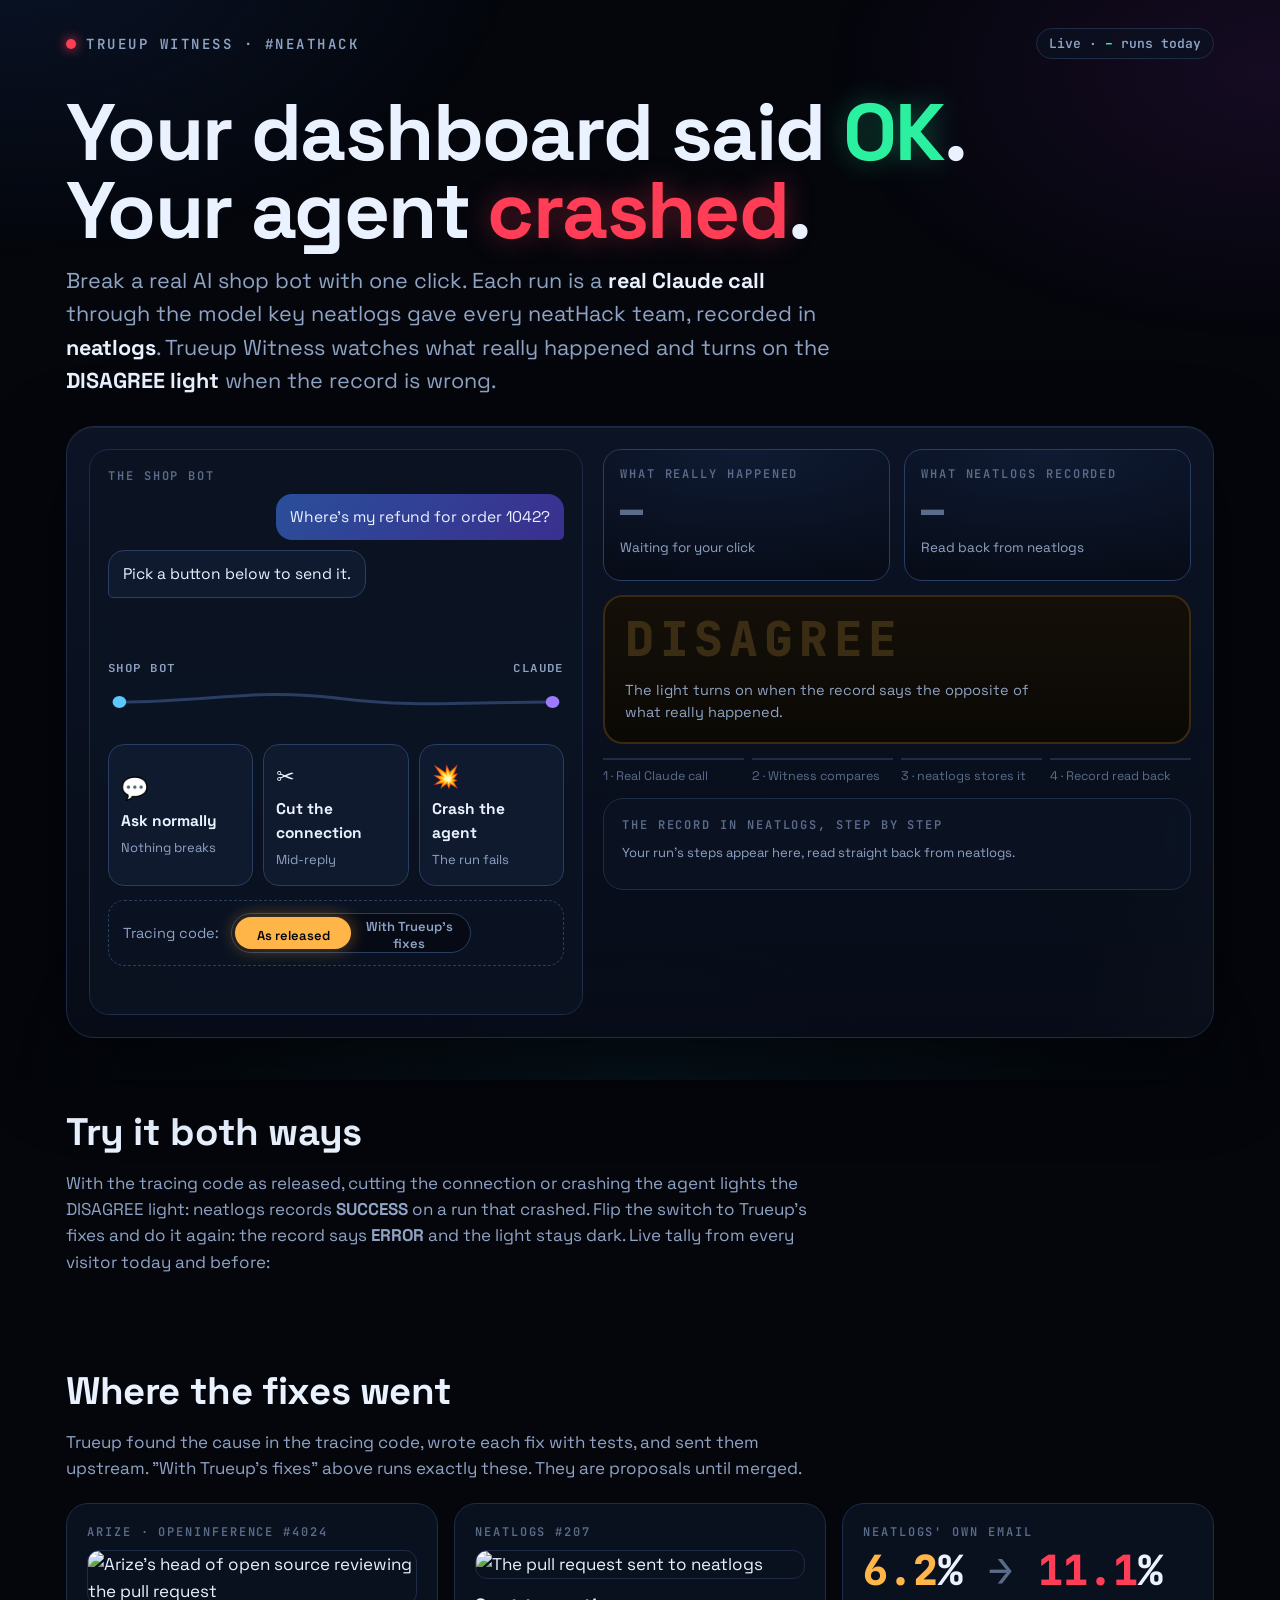
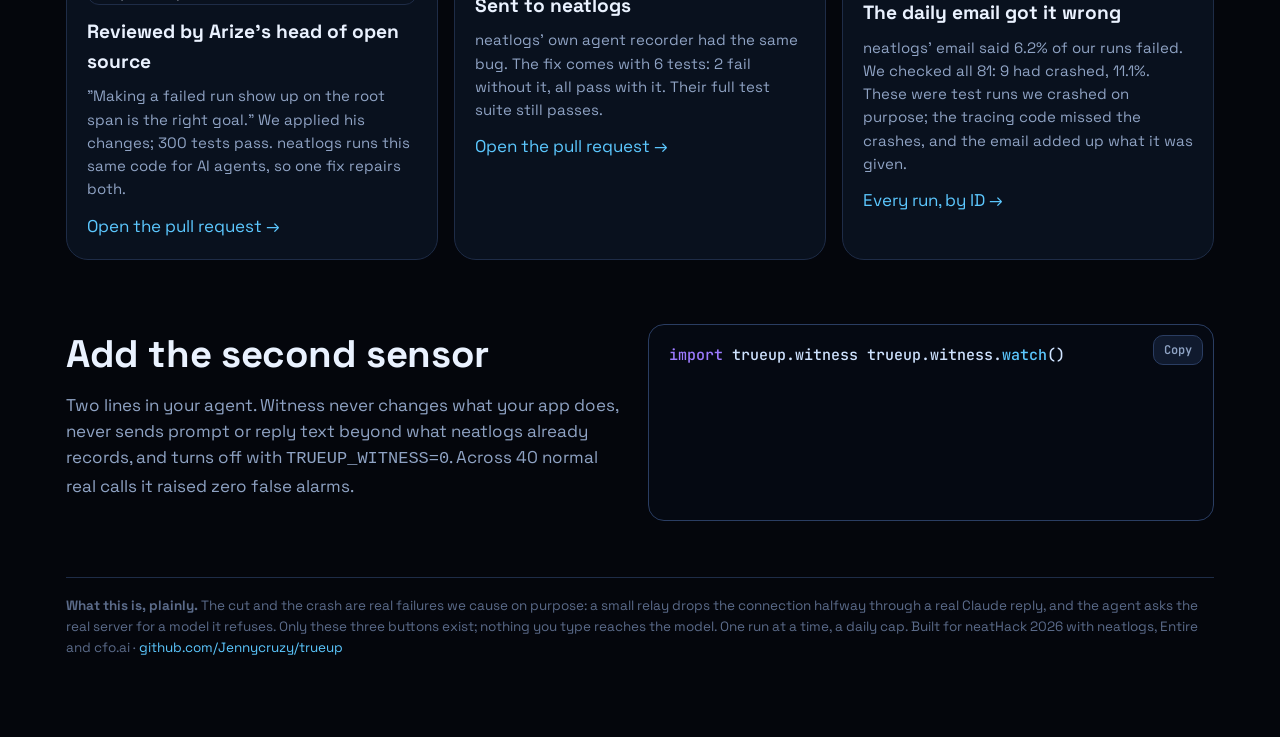
==== live/static/index.html @ e6283357 "Add the live demo app" ====
<!doctype html>
<html lang="en">
<head>
<meta charset="utf-8">
<meta name="viewport" content="width=device-width,initial-scale=1">
<title>Crash It Yourself · Trueup</title>
<meta name="description" content="Break a real AI agent with one click and watch whether the dashboard tells the truth.">
<link rel="preconnect" href="https://fonts.googleapis.com">
<link rel="preconnect" href="https://fonts.gstatic.com" crossorigin>
<link href="https://fonts.googleapis.com/css2?family=Space+Grotesk:wght@400;500;600;700&family=JetBrains+Mono:wght@400;600;800&display=swap" rel="stylesheet">
<style>
:root{
  --bg:#04060c;--bg2:#0a1020;--panel:#0c1424cc;--panel2:#101a2e;--line:#1e2c47;--line2:#2a3d62;
  --text:#eaf2ff;--muted:#8fa3c4;--dim:#5b6b8a;
  --amber:#ffb547;--red:#ff3d57;--red2:#ff6b7f;--green:#2bf0a0;--cyan:#5cc8ff;--violet:#9d7bff;
  --radius:20px;--mono:"JetBrains Mono",ui-monospace,Menlo,monospace;--sans:"Space Grotesk",system-ui,sans-serif;
}
*{box-sizing:border-box}
html{scroll-behavior:smooth}
body{margin:0;background:var(--bg);color:var(--text);font:17px/1.55 var(--sans);overflow-x:hidden;min-height:100vh}
body:before{content:"";position:fixed;inset:-20%;z-index:-2;
  background:radial-gradient(40% 35% at 15% 10%,#16305e55,transparent 70%),radial-gradient(35% 30% at 85% 20%,#3a165055,transparent 70%),radial-gradient(50% 40% at 50% 100%,#0d3a4a44,transparent 70%);
  animation:drift 24s ease-in-out infinite alternate}
body:after{content:"";position:fixed;inset:0;z-index:-1;pointer-events:none;opacity:.35;
  background-image:linear-gradient(#ffffff06 1px,transparent 1px),linear-gradient(90deg,#ffffff06 1px,transparent 1px);background-size:44px 44px;
  mask-image:radial-gradient(ellipse at 50% 30%,#000 30%,transparent 80%)}
@keyframes drift{to{transform:translate(3%,-2%) rotate(3deg) scale(1.05)}}
a{color:var(--cyan);text-decoration:none}a:hover{text-decoration:underline}
.wrap{max-width:1180px;margin:0 auto;padding:28px 16px 80px}
.top{display:flex;justify-content:space-between;align-items:center;gap:12px;flex-wrap:wrap}
.brand{display:flex;align-items:center;gap:10px;font:600 14px var(--mono);letter-spacing:.18em;color:var(--muted);text-transform:uppercase}
.brand i{width:10px;height:10px;border-radius:50%;background:var(--red);box-shadow:0 0 12px var(--red);animation:blink 2.4s infinite}
@keyframes blink{0%,60%,100%{opacity:1}70%,90%{opacity:.25}}
.live{font:600 13px var(--mono);color:var(--muted);border:1px solid var(--line);border-radius:999px;padding:6px 12px;background:#0b1222aa}
.live b{color:var(--green)}
h1{font-size:clamp(2.3rem,6.4vw,5rem);line-height:.98;letter-spacing:-.02em;margin:34px 0 14px;font-weight:700}
h1 .ok{color:var(--green);text-shadow:0 0 28px #2bf0a055}
h1 .bad{color:var(--red);text-shadow:0 0 28px #ff3d5766}
.lead{font-size:clamp(1.05rem,2.2vw,1.35rem);color:var(--muted);max-width:780px;margin:0 0 28px}
.lead b{color:var(--text)}

/* cockpit */
.cockpit{position:relative;border:1px solid var(--line);border-radius:28px;padding:22px;background:linear-gradient(180deg,#0c1528ee,#070c18ee);box-shadow:0 30px 80px #0008,inset 0 1px 0 #ffffff10;overflow:hidden}
.cockpit:before{content:"";position:absolute;inset:0;border-radius:28px;pointer-events:none;background:linear-gradient(115deg,transparent 40%,#ffffff07 50%,transparent 60%);background-size:250% 100%;animation:sheen 9s linear infinite}
@keyframes sheen{from{background-position:150% 0}to{background-position:-100% 0}}
.grid{display:grid;grid-template-columns:1.05fr 1.25fr;gap:20px}
@media(max-width:900px){.grid{grid-template-columns:1fr}}
.card{background:var(--panel);border:1px solid var(--line);border-radius:var(--radius);padding:18px;backdrop-filter:blur(8px)}
.label{font:600 12px var(--mono);letter-spacing:.16em;text-transform:uppercase;color:var(--dim);margin-bottom:10px}

/* chat */
.chat{display:flex;flex-direction:column;gap:10px;min-height:150px}
.bubble{max-width:88%;padding:11px 14px;border-radius:16px;font-size:15.5px;animation:pop .45s cubic-bezier(.2,1.4,.4,1) both}
.me{align-self:flex-end;background:linear-gradient(135deg,#2a4f9a,#3b2f8f);border-bottom-right-radius:5px}
.bot{align-self:flex-start;background:var(--panel2);border:1px solid var(--line2);border-bottom-left-radius:5px}
.bot.crash{border-color:var(--red);background:#2a0c16;color:#ffd3da}
.typing span{display:inline-block;width:7px;height:7px;margin:0 2px;border-radius:50%;background:var(--muted);animation:dots 1s infinite}
.typing span:nth-child(2){animation-delay:.15s}.typing span:nth-child(3){animation-delay:.3s}
@keyframes dots{0%,80%,100%{transform:translateY(0);opacity:.4}40%{transform:translateY(-5px);opacity:1}}
@keyframes pop{from{opacity:0;transform:translateY(10px) scale(.96)}to{opacity:1;transform:none}}

/* wire */
.wire{position:relative;height:74px;margin:14px 0 4px}
.wire svg{width:100%;height:100%;overflow:visible}
.node{font:600 11px var(--mono);fill:var(--muted);letter-spacing:.08em}
.cable{stroke:#2a3d62;stroke-width:3;fill:none;stroke-linecap:round}
.flow{stroke:url(#flowGrad);stroke-width:3;fill:none;stroke-dasharray:6 14;stroke-linecap:round;opacity:0;transition:opacity .3s}
.wire.on .flow{opacity:1;animation:flow .7s linear infinite}
@keyframes flow{to{stroke-dashoffset:-40}}
.spark{opacity:0}
.wire.cut .flow{opacity:0}
.wire.cut .cableR{transform:translate(8px,10px) rotate(6deg);transform-origin:60% 50%;transition:transform .5s cubic-bezier(.3,1.6,.5,1)}
.wire.cut .cableL{transform:translate(-6px,8px) rotate(-5deg);transform-origin:40% 50%;transition:transform .5s cubic-bezier(.3,1.6,.5,1)}
.wire.cut .spark{opacity:1;animation:spark .6s ease-out 2}
@keyframes spark{0%{transform:scale(.2);opacity:1}100%{transform:scale(2.2);opacity:0}}

/* controls */
.btns{display:grid;grid-template-columns:repeat(3,1fr);gap:10px;margin-top:12px}
@media(max-width:560px){.btns{grid-template-columns:1fr}}
button{font:inherit;cursor:pointer;border:0;color:inherit}
.go{position:relative;padding:14px 12px;border-radius:16px;background:var(--panel2);border:1px solid var(--line2);text-align:left;transition:transform .15s,border-color .2s,box-shadow .2s;overflow:hidden}
.go b{display:block;font-size:15.5px}.go small{color:var(--muted);font-size:13px}
.go .ic{font-size:22px;display:block;margin-bottom:4px}
.go:hover:not(:disabled){transform:translateY(-2px);border-color:var(--cyan);box-shadow:0 10px 30px #5cc8ff22}
.go.danger:hover:not(:disabled){border-color:var(--red);box-shadow:0 10px 30px #ff3d5733}
.go:active:not(:disabled){transform:translateY(1px) scale(.99)}
.go:disabled{opacity:.45;cursor:not-allowed}
.go.running:after{content:"";position:absolute;left:0;bottom:0;height:3px;width:100%;background:linear-gradient(90deg,transparent,var(--cyan),transparent);animation:scan 1.1s linear infinite}
@keyframes scan{from{transform:translateX(-100%)}to{transform:translateX(100%)}}
.switch{display:flex;align-items:center;gap:12px;margin-top:14px;padding:12px 14px;border:1px dashed var(--line2);border-radius:16px;flex-wrap:wrap}
.switch .t{font-size:14.5px;color:var(--muted)}
.toggle{position:relative;width:240px;height:40px;border-radius:999px;background:#060a14;border:1px solid var(--line2);display:grid;grid-template-columns:1fr 1fr;padding:3px}
.toggle button{position:relative;z-index:1;font:600 13px var(--sans);border-radius:999px;background:transparent;color:var(--muted);transition:color .25s}
.toggle button.sel{color:#04060c}
.toggle .knob{position:absolute;top:3px;bottom:3px;left:3px;width:calc(50% - 3px);border-radius:999px;background:var(--amber);box-shadow:0 0 18px #ffb54766;transition:transform .45s cubic-bezier(.3,1.5,.5,1),background .3s}
.toggle.fixed .knob{transform:translateX(100%);background:var(--green);box-shadow:0 0 18px #2bf0a066}

/* readouts */
.readouts{display:grid;grid-template-columns:1fr 1fr;gap:14px}
@media(max-width:560px){.readouts{grid-template-columns:1fr}}
.ro{position:relative;border-radius:18px;padding:16px;background:radial-gradient(120% 100% at 50% 0%,#0f1b33,#070c18);border:1px solid var(--line2);min-height:132px;overflow:hidden}
.ro .val{font:800 clamp(1.7rem,4vw,2.4rem)/1.05 var(--mono);letter-spacing:.02em;margin-top:6px;transition:color .3s}
.ro .sub{font-size:13.5px;color:var(--muted);margin-top:6px}
.ro.idle .val{color:var(--dim)}
.ro.ok .val{color:var(--green);text-shadow:0 0 20px #2bf0a055}
.ro.bad .val{color:var(--red);text-shadow:0 0 22px #ff3d5766}
.ro.wait .val{color:var(--cyan)}
.ro.wait:after{content:"";position:absolute;left:0;right:0;height:40%;top:-40%;background:linear-gradient(transparent,#5cc8ff18,transparent);animation:sweep 1.4s linear infinite}
@keyframes sweep{to{top:110%}}
.flip{animation:flip .5s cubic-bezier(.2,1.3,.4,1)}
@keyframes flip{from{transform:rotateX(70deg);opacity:0}to{transform:none;opacity:1}}

/* annunciator */
.annun{margin-top:14px;border-radius:20px;padding:18px 20px;display:flex;align-items:center;justify-content:space-between;gap:16px;border:2px solid #3a2a12;background:linear-gradient(180deg,#140f08,#0b0905);transition:all .35s;flex-wrap:wrap}
.annun .lamp{font:800 clamp(1.6rem,5vw,3rem)/1 var(--mono);letter-spacing:.12em;color:#3b2c14;transition:color .3s,text-shadow .3s}
.annun .why{font-size:14.5px;color:var(--muted);max-width:430px}
.annun.on{border-color:var(--red);background:linear-gradient(180deg,#3a0a14,#1c0610);box-shadow:0 0 60px #ff3d5755,inset 0 0 40px #ff3d5733;animation:alarm 1s steps(2,end) infinite}
.annun.on .lamp{color:#ffe1e6;text-shadow:0 0 18px var(--red),0 0 40px var(--red)}
.annun.on .why{color:#ffd3da}
@keyframes alarm{50%{box-shadow:0 0 20px #ff3d5722,inset 0 0 10px #ff3d5711;border-color:#7a1828}}
.annun.agree{border-color:#1d6b52;background:linear-gradient(180deg,#07211a,#05130f)}
.annun.agree .lamp{color:var(--green);text-shadow:0 0 18px #2bf0a088}
.annun.agree .why{color:#bff7e2}

/* steps */
.steps{display:grid;grid-template-columns:repeat(4,1fr);gap:8px;margin:14px 0 4px}
@media(max-width:560px){.steps{grid-template-columns:1fr 1fr}}
.st{font-size:12.5px;color:var(--dim);border-top:2px solid var(--line);padding-top:7px;transition:all .3s}
.st.act{color:var(--cyan);border-color:var(--cyan)}
.st.done{color:var(--text);border-color:var(--green)}
.record{margin-top:12px}
.rec{display:flex;justify-content:space-between;align-items:center;gap:10px;padding:9px 12px;border-radius:12px;background:#0a1222;border:1px solid var(--line);margin:6px 0;font:500 13.5px var(--mono);animation:pop .4s both}
.chip{font:700 11.5px var(--mono);padding:3px 9px;border-radius:999px;letter-spacing:.06em}
.chip.SUCCESS{background:#0f3b2c;color:var(--green)}.chip.ERROR{background:#3b0f19;color:var(--red2)}.chip.UNSET{background:#2a2a35;color:var(--muted)}
.rec.disagree{border-color:var(--red);background:#2a0c16;box-shadow:0 0 22px #ff3d5733}
.msg{margin-top:10px;font-size:14px;color:var(--amber);min-height:20px}
.note{font-size:13px;color:var(--muted);margin-top:8px}

/* below */
h2{font-size:clamp(1.6rem,3.6vw,2.4rem);margin:64px 0 8px;letter-spacing:-.01em}
.sec{color:var(--muted);max-width:760px;margin:0 0 22px}
.cards{display:grid;grid-template-columns:repeat(3,1fr);gap:16px}
@media(max-width:900px){.cards{grid-template-columns:1fr}}
.proof{position:relative;border-radius:22px;padding:20px;background:var(--panel);border:1px solid var(--line);transition:transform .25s,border-color .25s;overflow:hidden}
.proof:hover{transform:translateY(-4px);border-color:var(--line2)}
.proof h3{margin:6px 0 8px;font-size:1.2rem}
.proof p{color:var(--muted);font-size:15px;margin:0 0 12px}
.proof img{width:100%;border-radius:12px;border:1px solid var(--line);display:block;margin-bottom:12px}
.big{font:800 2.6rem/1 var(--mono)}
.big .r{color:var(--red)}.big .g{color:var(--amber)}
.code{position:relative;background:#050912;border:1px solid var(--line2);border-radius:16px;padding:18px 20px;font:500 15px/1.7 var(--mono);color:#cfe3ff;overflow:auto}
.code .k{color:var(--violet)}.code .f{color:var(--cyan)}
.copy{position:absolute;top:10px;right:10px;font:600 12px var(--mono);padding:6px 10px;border-radius:10px;background:var(--panel2);border:1px solid var(--line2);color:var(--muted)}
.two{display:grid;grid-template-columns:1fr 1fr;gap:16px}@media(max-width:900px){.two{grid-template-columns:1fr}}
.foot{margin-top:56px;color:var(--dim);font-size:13.5px;border-top:1px solid var(--line);padding-top:18px}
.reveal{opacity:0;transform:translateY(24px);transition:opacity .8s,transform .8s cubic-bezier(.2,.8,.2,1)}
.reveal.in{opacity:1;transform:none}
@media (prefers-reduced-motion:reduce){*,*:before,*:after{animation:none!important;transition:none!important}.reveal{opacity:1;transform:none}}
</style>
</head>
<body>
<div class="wrap">
  <div class="top">
    <div class="brand"><i></i>Trueup Witness · #neatHack</div>
    <div class="live" id="live">Live · <b id="today">–</b> runs today</div>
  </div>

  <h1>Your dashboard said <span class="ok">OK</span>.<br>Your agent <span class="bad">crashed</span>.</h1>
  <p class="lead">Break a real AI shop bot with one click. Each run is a <b>real Claude call</b> through the model key neatlogs gave every neatHack team, recorded in <b>neatlogs</b>. Trueup Witness watches what really happened and turns on the <b>DISAGREE light</b> when the record is wrong.</p>

  <section class="cockpit" id="cockpit">
    <div class="grid">
      <div>
        <div class="card">
          <div class="label">The shop bot</div>
          <div class="chat" id="chat">
            <div class="bubble me">Where's my refund for order 1042?</div>
            <div class="bubble bot" id="botMsg">Pick a button below to send it.</div>
          </div>
          <div class="wire" id="wire" aria-hidden="true">
            <svg viewBox="0 0 400 74" preserveAspectRatio="none">
              <defs><linearGradient id="flowGrad" x1="0" x2="1"><stop offset="0" stop-color="#5cc8ff"/><stop offset="1" stop-color="#9d7bff"/></linearGradient></defs>
              <text class="node" x="0" y="14">SHOP BOT</text><text class="node" x="400" y="14" text-anchor="end">CLAUDE</text>
              <g class="cableL"><path class="cable" d="M10 44 C 90 44, 130 30, 200 40"/></g>
              <g class="cableR"><path class="cable" d="M200 40 C 270 50, 310 44, 390 44"/></g>
              <path class="flow" d="M10 44 C 90 44, 130 30, 200 40 C 270 50, 310 44, 390 44"/>
              <circle cx="10" cy="44" r="6" fill="#5cc8ff"/><circle cx="390" cy="44" r="6" fill="#9d7bff"/>
              <g class="spark" style="transform-origin:200px 40px"><circle cx="200" cy="40" r="10" fill="none" stroke="#ffb547" stroke-width="2"/><circle cx="200" cy="40" r="4" fill="#ffb547"/></g>
            </svg>
          </div>
          <div class="btns">
            <button class="go" data-break="normal"><span class="ic">💬</span><b>Ask normally</b><small>Nothing breaks</small></button>
            <button class="go danger" data-break="cut"><span class="ic">✂️</span><b>Cut the connection</b><small>Mid-reply</small></button>
            <button class="go danger" data-break="agent"><span class="ic">💥</span><b>Crash the agent</b><small>The run fails</small></button>
          </div>
          <div class="switch">
            <span class="t">Tracing code:</span>
            <div class="toggle" id="toggle" role="radiogroup" aria-label="Tracing code version">
              <div class="knob"></div>
              <button class="sel" data-mode="released" role="radio" aria-checked="true">As released</button>
              <button data-mode="fixed" role="radio" aria-checked="false">With Trueup's fixes</button>
            </div>
          </div>
          <div class="msg" id="msg"></div>
        </div>
      </div>

      <div>
        <div class="readouts">
          <div class="ro idle" id="roReal"><div class="label">What really happened</div><div class="val" id="realVal">—</div><div class="sub" id="realSub">Waiting for your click</div></div>
          <div class="ro idle" id="roRec"><div class="label">What neatlogs recorded</div><div class="val" id="recVal">—</div><div class="sub" id="recSub">Read back from neatlogs</div></div>
        </div>
        <div class="annun" id="annun">
          <div class="lamp" id="lamp">DISAGREE</div>
          <div class="why" id="why">The light turns on when the record says the opposite of what really happened.</div>
        </div>
        <div class="steps" id="steps">
          <div class="st" data-s="calling">1 · Real Claude call</div>
          <div class="st" data-s="witness">2 · Witness compares</div>
          <div class="st" data-s="reading">3 · neatlogs stores it</div>
          <div class="st" data-s="done">4 · Record read back</div>
        </div>
        <div class="card record" id="recCard">
          <div class="label">The record in neatlogs, step by step</div>
          <div id="recList"><div class="note">Your run's steps appear here, read straight back from neatlogs.</div></div>
          <div class="note" id="recLink"></div>
        </div>
      </div>
    </div>
  </section>

  <section class="reveal">
    <h2>Try it both ways</h2>
    <p class="sec">With the tracing code as released, cutting the connection or crashing the agent lights the DISAGREE light: neatlogs records <b>SUCCESS</b> on a run that crashed. Flip the switch to Trueup's fixes and do it again: the record says <b>ERROR</b> and the light stays dark. Live tally from every visitor today and before:</p>
    <div class="cards" id="tally"></div>
  </section>

  <section class="reveal">
    <h2>Where the fixes went</h2>
    <p class="sec">Trueup found the cause in the tracing code, wrote each fix with tests, and sent them upstream. "With Trueup's fixes" above runs exactly these. They are proposals until merged.</p>
    <div class="cards">
      <div class="proof"><div class="label">Arize · OpenInference #4024</div><img src="/x/1-arize-review.png" alt="Arize's head of open source reviewing the pull request" loading="lazy"><h3>Reviewed by Arize's head of open source</h3><p>"Making a failed run show up on the root span is the right goal." We applied his changes; 300 tests pass. neatlogs runs this same code for AI agents, so one fix repairs both.</p><a href="https://github.com/Arize-ai/openinference/pull/4024" target="_blank" rel="noopener">Open the pull request →</a></div>
      <div class="proof"><div class="label">neatlogs #207</div><img src="/x/3-neatlogs-pr.png" alt="The pull request sent to neatlogs" loading="lazy"><h3>Sent to neatlogs</h3><p>neatlogs' own agent recorder had the same bug. The fix comes with 6 tests: 2 fail without it, all pass with it. Their full test suite still passes.</p><a href="https://github.com/neatlogs/neatlogs/pull/207" target="_blank" rel="noopener">Open the pull request →</a></div>
      <div class="proof"><div class="label">neatlogs' own email</div><div class="big"><span class="g" id="c1">0.0</span>% <span style="color:var(--dim)">→</span> <span class="r" id="c2">0.0</span>%</div><h3>The daily email got it wrong</h3><p>neatlogs' email said 6.2% of our runs failed. We checked all 81: 9 had crashed, 11.1%. These were test runs we crashed on purpose; the tracing code missed the crashes, and the email added up what it was given.</p><a href="https://github.com/Jennycruzy/trueup/blob/main/docs/neatlogs-email.md" target="_blank" rel="noopener">Every run, by ID →</a></div>
    </div>
  </section>

  <section class="reveal two" style="margin-top:64px">
    <div>
      <h2 style="margin-top:0">Add the second sensor</h2>
      <p class="sec">Two lines in your agent. Witness never changes what your app does, never sends prompt or reply text beyond what neatlogs already records, and turns off with <code>TRUEUP_WITNESS=0</code>. Across 40 normal real calls it raised zero false alarms.</p>
    </div>
    <div class="code" id="code"><button class="copy" id="copy">Copy</button><span class="k">import</span> trueup.witness
trueup.witness.<span class="f">watch</span>()</div>
  </section>

  <div class="foot reveal">
    <b>What this is, plainly.</b> The cut and the crash are real failures we cause on purpose: a small relay drops the connection halfway through a real Claude reply, and the agent asks the real server for a model it refuses. Only these three buttons exist; nothing you type reaches the model. One run at a time, a daily cap. Built for neatHack 2026 with neatlogs, Entire and cfo.ai · <a href="https://github.com/Jennycruzy/trueup">github.com/Jennycruzy/trueup</a>
  </div>
</div>

<script>
const $=s=>document.querySelector(s), $$=s=>[...document.querySelectorAll(s)];
let mode="released", busy=false;
const label={normal:"Ask normally",cut:"Cut the connection",agent:"Crash the agent"};

$$("#toggle button").forEach(b=>b.onclick=()=>{ if(busy)return; mode=b.dataset.mode;
  $$("#toggle button").forEach(x=>{x.classList.toggle("sel",x===b);x.setAttribute("aria-checked",x===b)});
  $("#toggle").classList.toggle("fixed",mode==="fixed"); });

function setRO(id,cls,val,sub){const el=$(id);el.className="ro "+cls;const v=el.querySelector(".val");v.textContent=val;v.classList.remove("flip");void v.offsetWidth;v.classList.add("flip");if(sub!==undefined)el.querySelector(".sub").textContent=sub;}
function step(s){const order=["calling","witness","reading","done"];const i=order.indexOf(s);$$("#steps .st").forEach((e,j)=>{e.className="st"+(j<i?" done":j===i?" act":"")});if(s==="done")$$("#steps .st").forEach(e=>e.className="st done");}
function annun(state,why){const a=$("#annun");a.className="annun"+(state==="on"?" on":state==="agree"?" agree":"");$("#lamp").textContent=state==="agree"?"AGREE":"DISAGREE";$("#why").textContent=why;}
function bot(html,crash){const m=$("#botMsg");m.className="bubble bot"+(crash?" crash":"");m.innerHTML=html;m.style.animation="none";void m.offsetWidth;m.style.animation="";}
const wire=$("#wire");

$$(".go").forEach(b=>b.onclick=()=>run(b.dataset.break,b));

async function run(brk,btn){
  if(busy)return; busy=true; $("#msg").textContent="";
  $$(".go").forEach(x=>x.disabled=true); btn.classList.add("running");
  setRO("#roReal","wait","…","Asking Claude through neatlogs' model key");
  setRO("#roRec","wait","…","Waiting for neatlogs");
  annun("off","Watching the wire…"); step("calling");
  $("#recList").innerHTML='<div class="note">Waiting for the run…</div>'; $("#recLink").textContent="";
  bot('<span class="typing"><span></span><span></span><span></span></span>');
  wire.className="wire on";
  try{
    const r=await fetch("/api/run",{method:"POST",headers:{"Content-Type":"application/json"},body:JSON.stringify({break:brk,mode})});
    const j=await r.json(); if(!r.ok) throw new Error(j.error||"Try again in a moment.");
    let job, shownResult=false;
    for(let i=0;i<70;i++){
      await new Promise(z=>setTimeout(z,1500));
      job=await (await fetch("/api/job/"+j.id)).json();
      if(job.stage==="failed") throw new Error(job.error||"The run failed.");
      if(job.result && !shownResult){ shownResult=true; showResult(brk,job.result); step("reading"); setRO("#roRec","wait","…","neatlogs is storing the record"); }
      if(job.stage==="done"){ showRecord(job.record, job.result); break; }
    }
    if(!job || job.stage!=="done") throw new Error("neatlogs is slow to store the record right now.");
  }catch(e){ $("#msg").textContent=e.message; wire.className="wire"; setRO("#roReal","idle","—","Waiting for your click"); setRO("#roRec","idle","—","Read back from neatlogs"); annun("off","The light turns on when the record says the opposite of what really happened."); step(""); bot("Pick a button below to send it."); }
  finally{ busy=false; $$(".go").forEach(x=>{x.disabled=false;x.classList.remove("running")}); refreshStats(); }
}

function showResult(brk,res){
  step("witness");
  const crashed=res.really==="crashed";
  if(brk==="cut"){ wire.className="wire cut"; } else if(brk==="agent"){ wire.className="wire cut"; } else { wire.className="wire"; }
  if(crashed){
    bot(brk==="cut"?"⚠️ The reply stopped halfway: the connection was cut. I couldn't finish.":"⚠️ My agent run failed: the AI server refused the request.",true);
    setRO("#roReal","bad","CRASHED",(brk==="cut"?"Connection cut mid-reply":"Agent run failed")+" · app saw "+res.app);
  } else {
    bot(String(res.app||"Your refund lookup is ready.").replace(/[<>&#*]/g,"").trim());
    setRO("#roReal","ok","OK","The bot answered normally");
  }
  const d=res.disagreements||[];
  if(d.length){ annun("on","Witness: neatlogs' "+(d[0].field==="run_status"?"agent workflow":"AI step")+" says "+nice(d[0].record)+", but the run really "+(crashed?"crashed":"failed")+"."); }
  else { annun("agree",crashed?"The record says the run failed. It matches what really happened.":"Nothing broke, and the record says so."); }
}
function nice(s){return s==="OK"||s==="SUCCESS"?"SUCCESS":s}

function showRecord(rec,res){
  step("done");
  const crashed=res.really==="crashed";
  if(!rec){ setRO("#roRec","idle","?","neatlogs had not stored it yet"); return; }
  const steps=rec.steps||[];
  const main=steps.find(s=>s.name==="Agent workflow"&&s.status==="ERROR")||steps.find(s=>s.name==="Agent workflow")||steps.find(s=>(s.type||"").toLowerCase()==="llm"||/claude|haiku|response/i.test(s.name||""))||steps[0];
  const st=main?main.status:rec.status;
  const lie=crashed && st!=="ERROR";
  setRO("#roRec",lie?"bad":(crashed?"ok":"ok"),st||"?",(main?main.name+" · ":"")+"trace "+(rec.trace_id||"").slice(0,8));
  $("#recList").innerHTML="";
  steps.forEach((s,i)=>{const row=document.createElement("div");row.className="rec"+(s.name==="TRACE DISAGREE"?" disagree":"");row.style.animationDelay=(i*90)+"ms";
    row.innerHTML='<span>'+(s.name==="TRACE DISAGREE"?"🔴 ":"")+(s.name||"step").replace(/[<>&]/g,"")+'</span><span class="chip '+(s.name==="TRACE DISAGREE"?"ERROR":(s.status||"UNSET"))+'">'+(s.name==="TRACE DISAGREE"?"WITNESS":(s.status||"UNSET"))+'</span>';
    $("#recList").appendChild(row);});
  $("#recLink").innerHTML='Trace <code>'+rec.trace_id+'</code> in the Trueup neatlogs project (neatlogs login to the project needed to open it).';
}

async function refreshStats(){
  try{const s=await (await fetch("/api/stats")).json(); $("#today").textContent=s.today+" / "+s.cap;
    const t=s.totals||{}; const cell=(m,b)=>t[m+":"+b]||{runs:0,lit:0};
    const rows=[["cut","Cut the connection"],["agent","Crash the agent"],["normal","Ask normally"]];
    $("#tally").innerHTML=rows.map(([b,n])=>{const r=cell("released",b),f=cell("fixed",b);
      return '<div class="proof"><div class="label">'+n+'</div><div style="display:flex;gap:18px;flex-wrap:wrap"><div><div class="big" style="font-size:2rem"><span class="'+(r.lit?'r':'')+'">'+r.lit+'</span><span style="color:var(--dim);font-size:1.2rem"> / '+r.runs+'</span></div><p>light on · as released</p></div><div><div class="big" style="font-size:2rem;color:var(--green)">'+f.lit+'<span style="color:var(--dim);font-size:1.2rem"> / '+f.runs+'</span></div><p>light on · with fixes</p></div></div></div>'}).join("");
  }catch(e){}
}
refreshStats(); setInterval(refreshStats,15000);

$("#copy").onclick=()=>{navigator.clipboard&&navigator.clipboard.writeText("import trueup.witness\ntrueup.witness.watch()");$("#copy").textContent="Copied";setTimeout(()=>$("#copy").textContent="Copy",1500)};

const io=new IntersectionObserver(es=>es.forEach(e=>{if(e.isIntersecting){e.target.classList.add("in");if(e.target.querySelector("#c1"))count();io.unobserve(e.target)}}),{threshold:.15});
$$(".reveal").forEach(e=>io.observe(e));
let counted=false;function count(){if(counted)return;counted=true;const a=$("#c1"),b=$("#c2");const t0=performance.now();
  (function f(t){const p=Math.min(1,(t-t0)/1400),e=1-Math.pow(1-p,3);a.textContent=(6.2*e).toFixed(1);b.textContent=(11.1*e).toFixed(1);if(p<1)requestAnimationFrame(f)})(t0);}
</script>
</body>
</html>
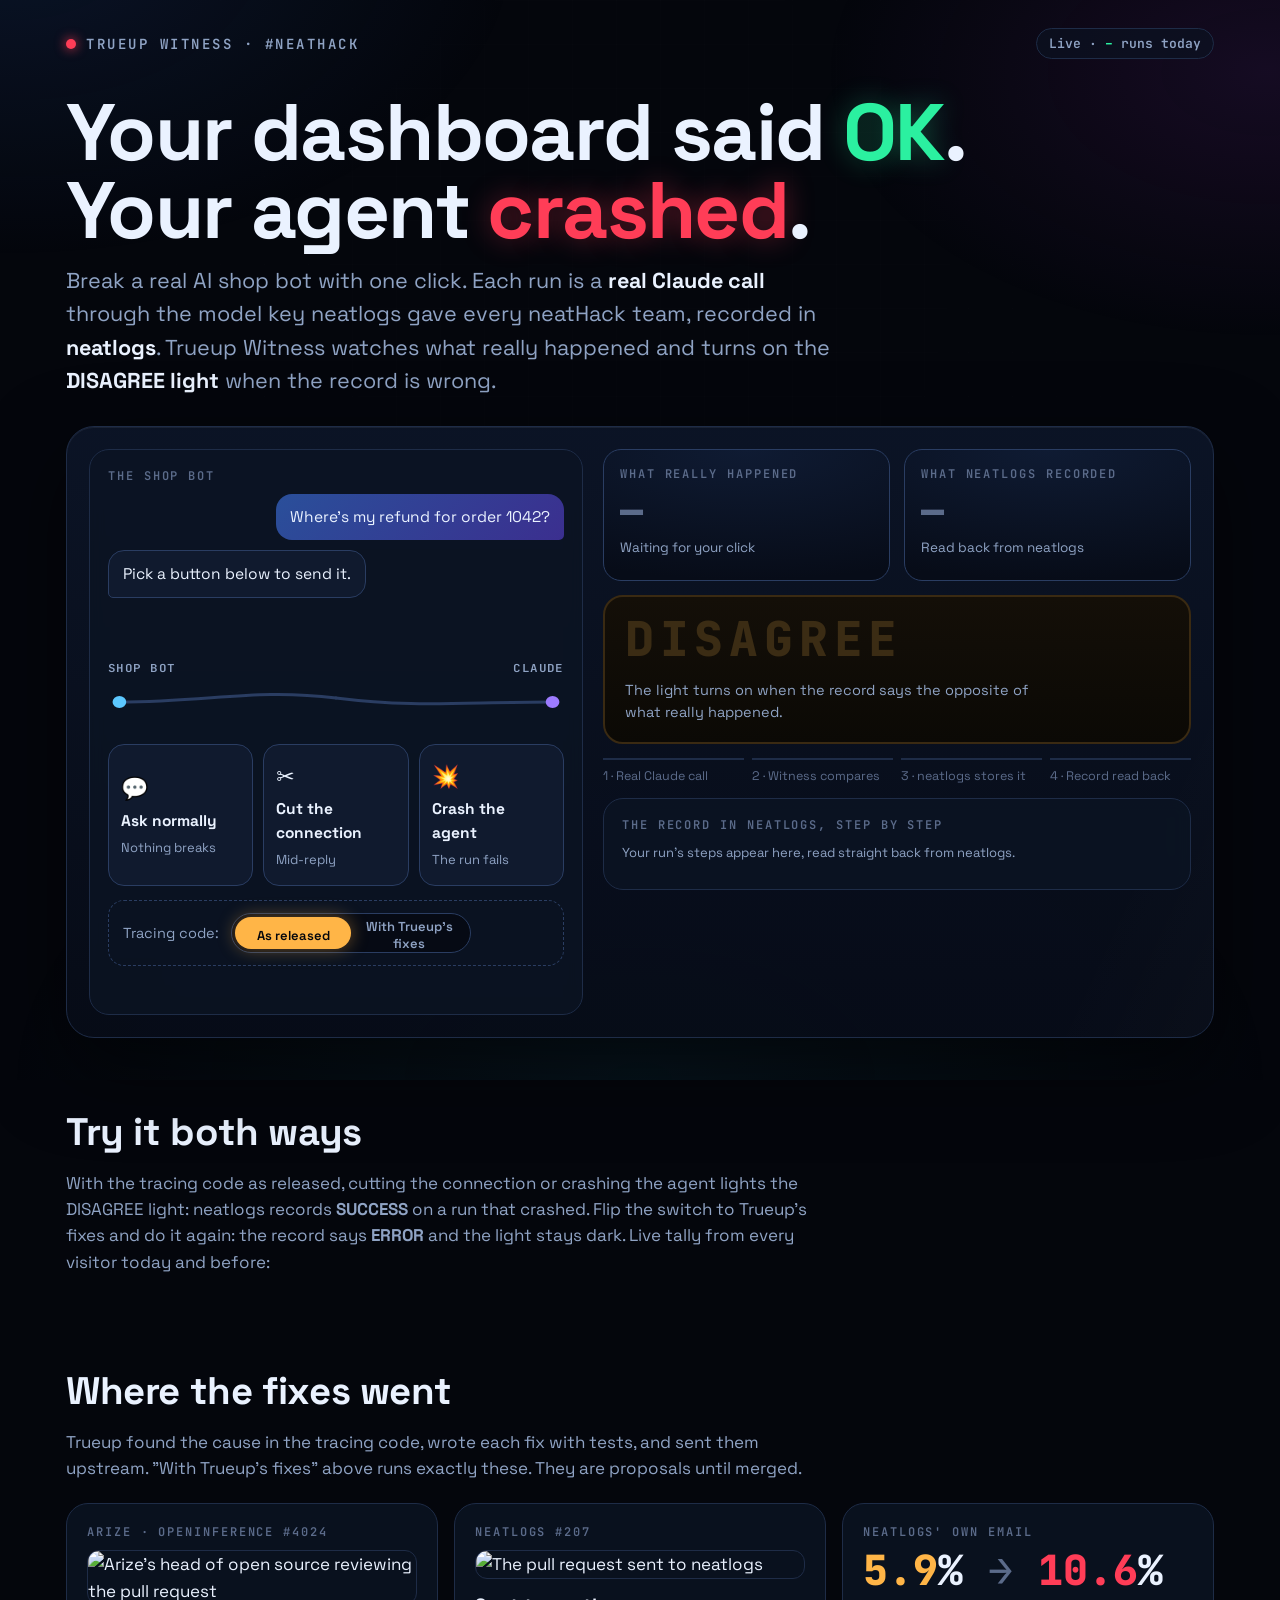
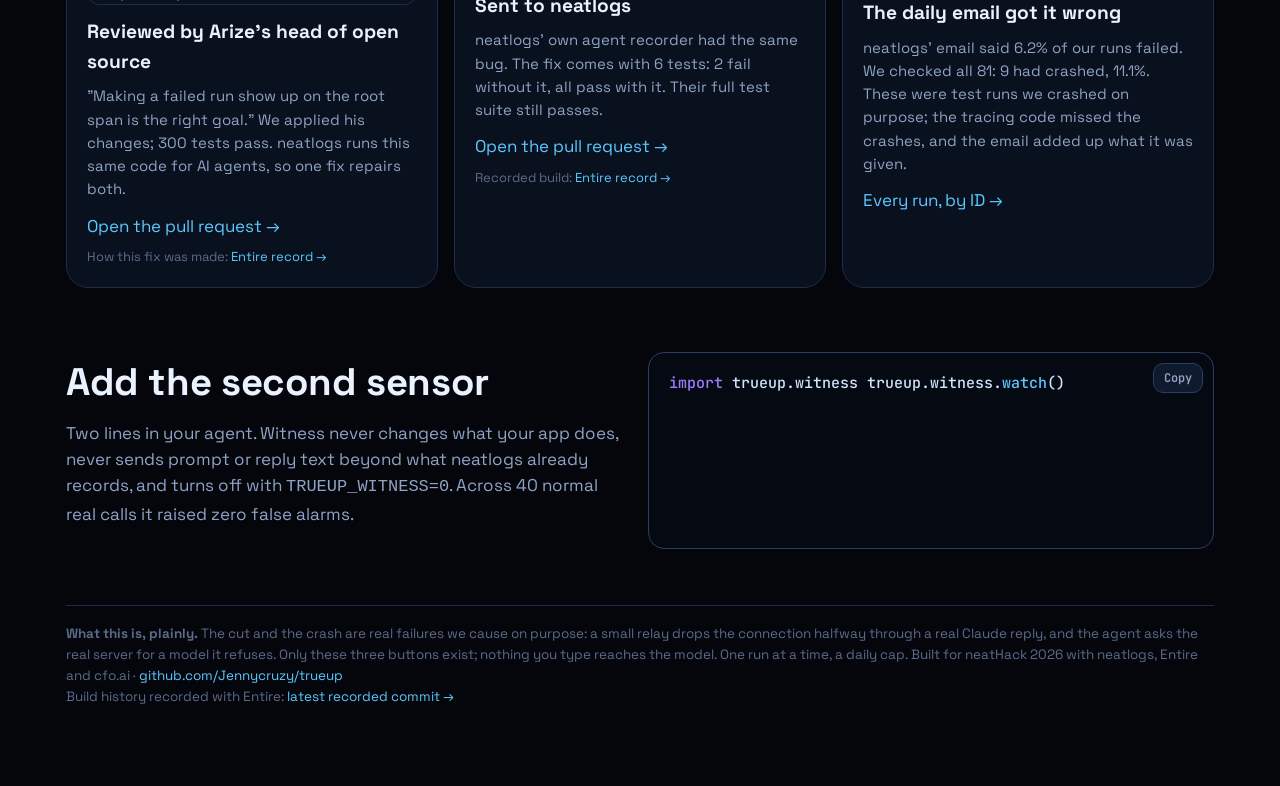
==== commit c3bafc10: "Link every fix to its Entire record Entire-Checkpoint: 01M4R98B1V06FTJH456YHHDW72" ====
--- a/live/static/index.html
+++ b/live/static/index.html
@@ -145,6 +145,7 @@
 .proof:hover{transform:translateY(-4px);border-color:var(--line2)}
 .proof h3{margin:6px 0 8px;font-size:1.2rem}
 .proof p{color:var(--muted);font-size:15px;margin:0 0 12px}
+.proof .prov{display:block;margin-top:8px;font-size:13px;color:var(--dim)}
 .proof img{width:100%;border-radius:12px;border:1px solid var(--line);display:block;margin-bottom:12px}
 .big{font:800 2.6rem/1 var(--mono)}
 .big .r{color:var(--red)}.big .g{color:var(--amber)}
@@ -239,8 +240,8 @@
     <h2>Where the fixes went</h2>
     <p class="sec">Trueup found the cause in the tracing code, wrote each fix with tests, and sent them upstream. "With Trueup's fixes" above runs exactly these. They are proposals until merged.</p>
     <div class="cards">
-      <div class="proof"><div class="label">Arize · OpenInference #4024</div><img src="/x/1-arize-review.png" alt="Arize's head of open source reviewing the pull request" loading="lazy"><h3>Reviewed by Arize's head of open source</h3><p>"Making a failed run show up on the root span is the right goal." We applied his changes; 300 tests pass. neatlogs runs this same code for AI agents, so one fix repairs both.</p><a href="https://github.com/Arize-ai/openinference/pull/4024" target="_blank" rel="noopener">Open the pull request →</a></div>
-      <div class="proof"><div class="label">neatlogs #207</div><img src="/x/3-neatlogs-pr.png" alt="The pull request sent to neatlogs" loading="lazy"><h3>Sent to neatlogs</h3><p>neatlogs' own agent recorder had the same bug. The fix comes with 6 tests: 2 fail without it, all pass with it. Their full test suite still passes.</p><a href="https://github.com/neatlogs/neatlogs/pull/207" target="_blank" rel="noopener">Open the pull request →</a></div>
+      <div class="proof"><div class="label">Arize · OpenInference #4024</div><img src="/x/1-arize-review.png" alt="Arize's head of open source reviewing the pull request" loading="lazy"><h3>Reviewed by Arize's head of open source</h3><p>"Making a failed run show up on the root span is the right goal." We applied his changes; 300 tests pass. neatlogs runs this same code for AI agents, so one fix repairs both.</p><a href="https://github.com/Arize-ai/openinference/pull/4024" target="_blank" rel="noopener">Open the pull request →</a><span class="prov">How this fix was made: <a href="https://entire.io/gh/Jennycruzy/trueup/commit/79210a45418246ceb95e2990d1c003b5fbc7b3d9" target="_blank" rel="noopener">Entire record →</a></span></div>
+      <div class="proof"><div class="label">neatlogs #207</div><img src="/x/3-neatlogs-pr.png" alt="The pull request sent to neatlogs" loading="lazy"><h3>Sent to neatlogs</h3><p>neatlogs' own agent recorder had the same bug. The fix comes with 6 tests: 2 fail without it, all pass with it. Their full test suite still passes.</p><a href="https://github.com/neatlogs/neatlogs/pull/207" target="_blank" rel="noopener">Open the pull request →</a><span class="prov">Recorded build: <a href="https://entire.io/gh/Jennycruzy/trueup/commit/79210a45418246ceb95e2990d1c003b5fbc7b3d9" target="_blank" rel="noopener">Entire record →</a></span></div>
       <div class="proof"><div class="label">neatlogs' own email</div><div class="big"><span class="g" id="c1">0.0</span>% <span style="color:var(--dim)">→</span> <span class="r" id="c2">0.0</span>%</div><h3>The daily email got it wrong</h3><p>neatlogs' email said 6.2% of our runs failed. We checked all 81: 9 had crashed, 11.1%. These were test runs we crashed on purpose; the tracing code missed the crashes, and the email added up what it was given.</p><a href="https://github.com/Jennycruzy/trueup/blob/main/docs/neatlogs-email.md" target="_blank" rel="noopener">Every run, by ID →</a></div>
     </div>
   </section>
@@ -255,7 +256,7 @@
   </section>
 
   <div class="foot reveal">
-    <b>What this is, plainly.</b> The cut and the crash are real failures we cause on purpose: a small relay drops the connection halfway through a real Claude reply, and the agent asks the real server for a model it refuses. Only these three buttons exist; nothing you type reaches the model. One run at a time, a daily cap. Built for neatHack 2026 with neatlogs, Entire and cfo.ai · <a href="https://github.com/Jennycruzy/trueup">github.com/Jennycruzy/trueup</a>
+    <b>What this is, plainly.</b> The cut and the crash are real failures we cause on purpose: a small relay drops the connection halfway through a real Claude reply, and the agent asks the real server for a model it refuses. Only these three buttons exist; nothing you type reaches the model. One run at a time, a daily cap. Built for neatHack 2026 with neatlogs, Entire and cfo.ai · <a href="https://github.com/Jennycruzy/trueup">github.com/Jennycruzy/trueup</a><br>Build history recorded with Entire: <a href="https://entire.io/gh/Jennycruzy/trueup/commit/7c92dc427efd873f9351a45364c2f815e942a3cf" target="_blank" rel="noopener">latest recorded commit →</a>
   </div>
 </div>
 
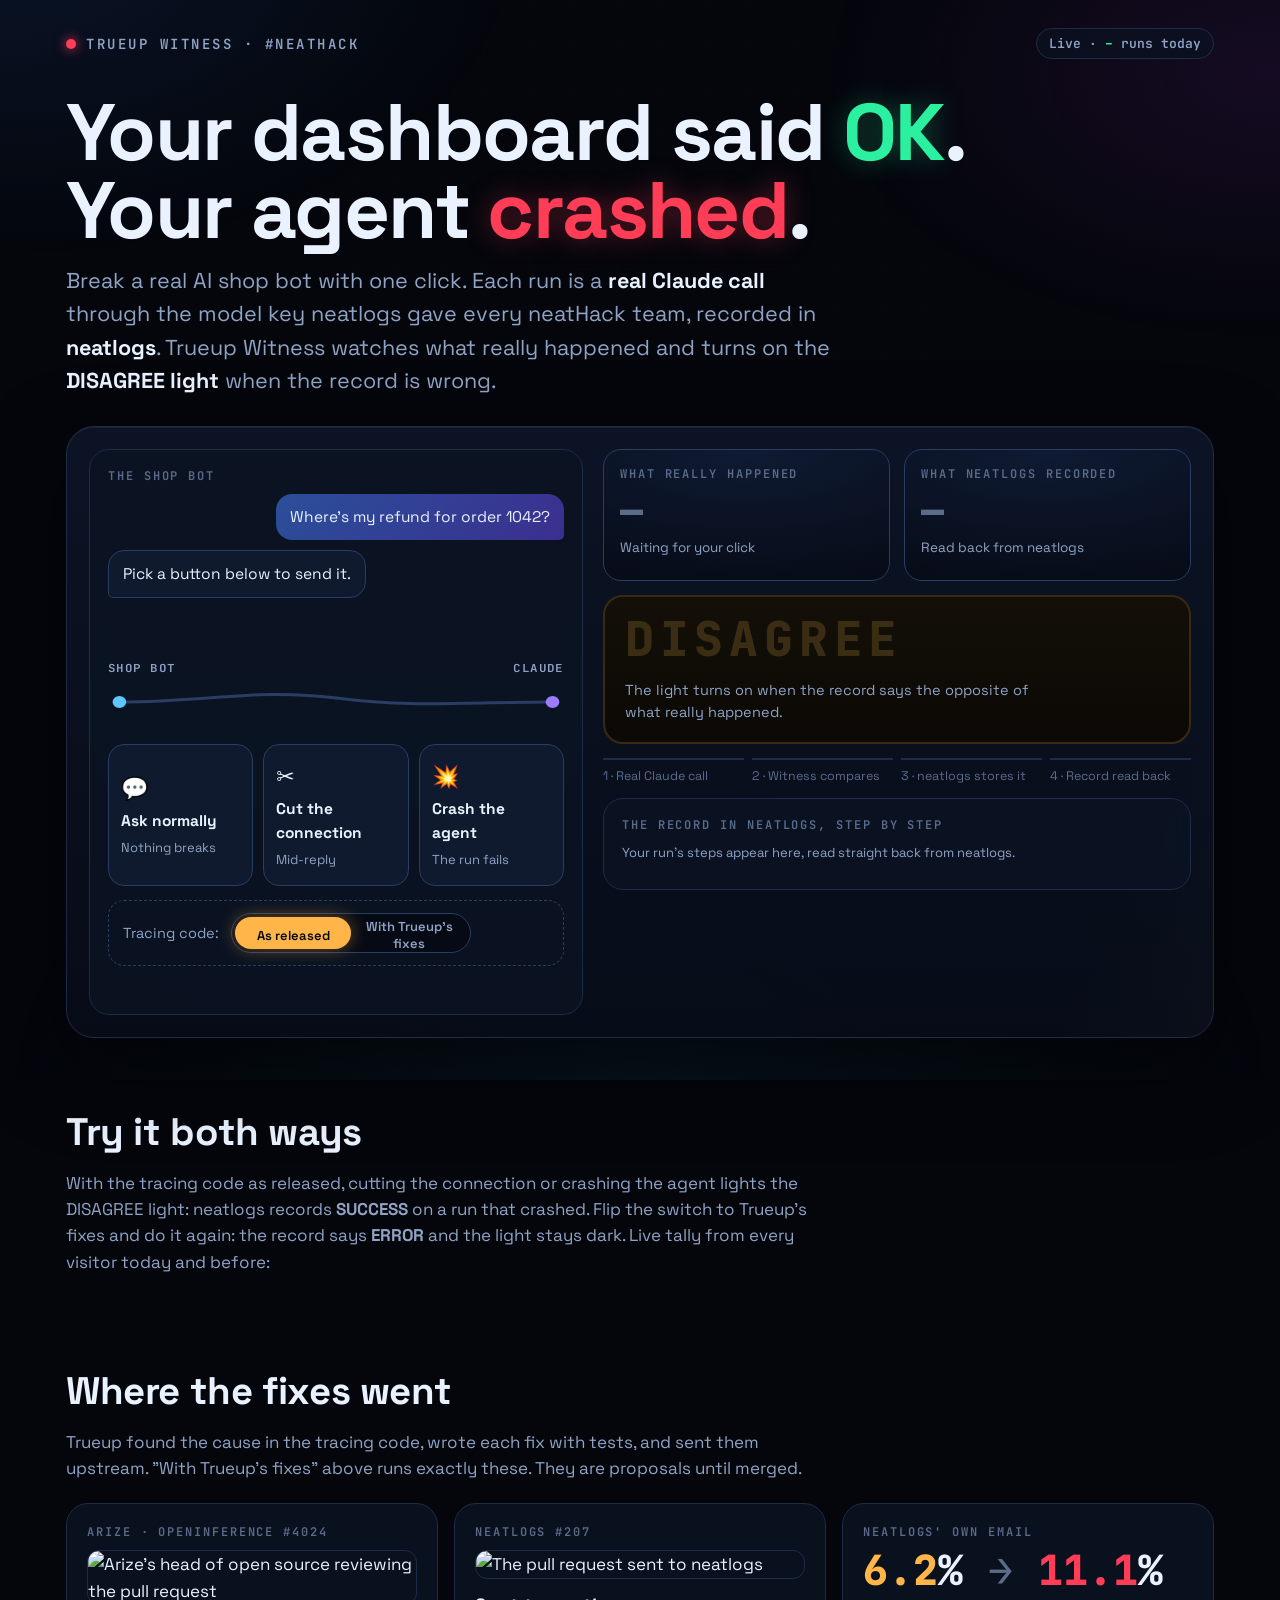
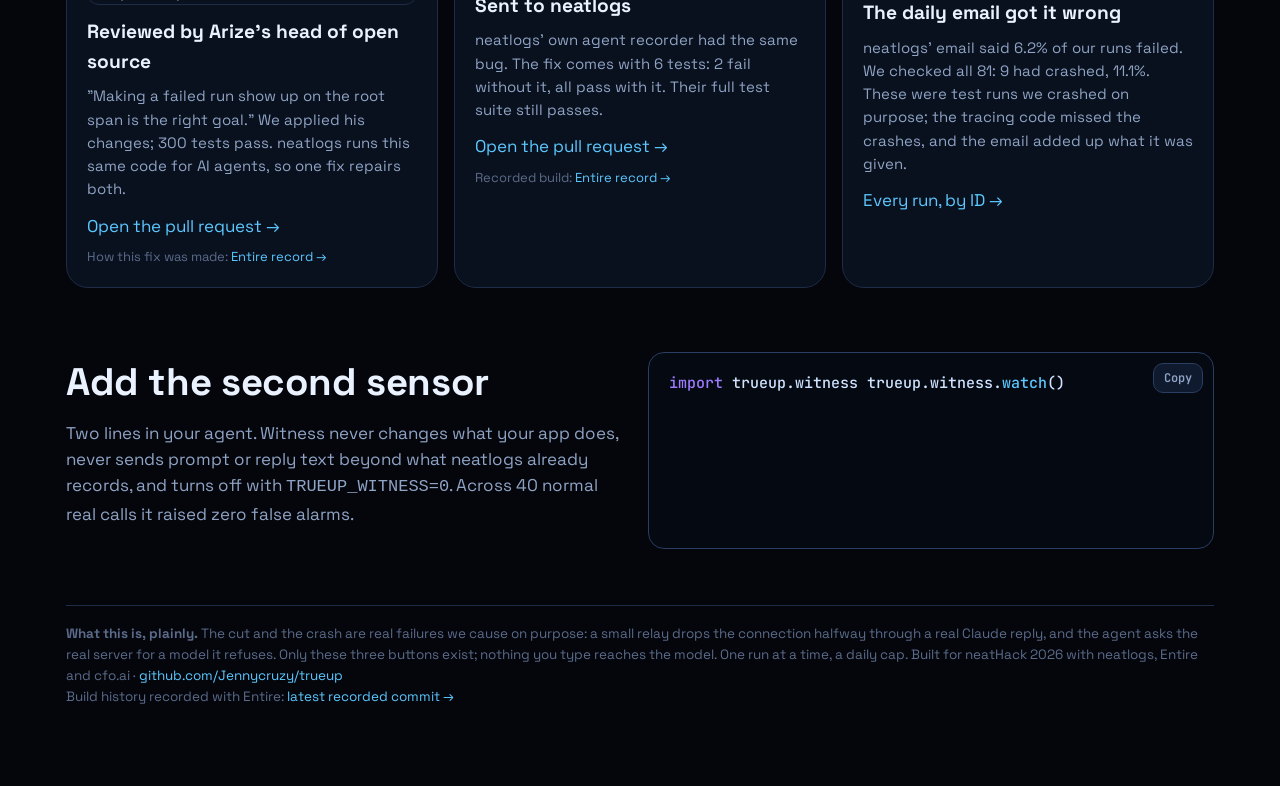
==== commit da8ea696: "Always show the email numbers" ====
--- a/live/static/index.html
+++ b/live/static/index.html
@@ -242,7 +242,7 @@
     <div class="cards">
       <div class="proof"><div class="label">Arize · OpenInference #4024</div><img src="/x/1-arize-review.png" alt="Arize's head of open source reviewing the pull request" loading="lazy"><h3>Reviewed by Arize's head of open source</h3><p>"Making a failed run show up on the root span is the right goal." We applied his changes; 300 tests pass. neatlogs runs this same code for AI agents, so one fix repairs both.</p><a href="https://github.com/Arize-ai/openinference/pull/4024" target="_blank" rel="noopener">Open the pull request →</a><span class="prov">How this fix was made: <a href="https://entire.io/gh/Jennycruzy/trueup/commit/79210a45418246ceb95e2990d1c003b5fbc7b3d9" target="_blank" rel="noopener">Entire record →</a></span></div>
       <div class="proof"><div class="label">neatlogs #207</div><img src="/x/3-neatlogs-pr.png" alt="The pull request sent to neatlogs" loading="lazy"><h3>Sent to neatlogs</h3><p>neatlogs' own agent recorder had the same bug. The fix comes with 6 tests: 2 fail without it, all pass with it. Their full test suite still passes.</p><a href="https://github.com/neatlogs/neatlogs/pull/207" target="_blank" rel="noopener">Open the pull request →</a><span class="prov">Recorded build: <a href="https://entire.io/gh/Jennycruzy/trueup/commit/79210a45418246ceb95e2990d1c003b5fbc7b3d9" target="_blank" rel="noopener">Entire record →</a></span></div>
-      <div class="proof"><div class="label">neatlogs' own email</div><div class="big"><span class="g" id="c1">0.0</span>% <span style="color:var(--dim)">→</span> <span class="r" id="c2">0.0</span>%</div><h3>The daily email got it wrong</h3><p>neatlogs' email said 6.2% of our runs failed. We checked all 81: 9 had crashed, 11.1%. These were test runs we crashed on purpose; the tracing code missed the crashes, and the email added up what it was given.</p><a href="https://github.com/Jennycruzy/trueup/blob/main/docs/neatlogs-email.md" target="_blank" rel="noopener">Every run, by ID →</a></div>
+      <div class="proof"><div class="label">neatlogs' own email</div><div class="big"><span class="g" id="c1">6.2</span>% <span style="color:var(--dim)">→</span> <span class="r" id="c2">11.1</span>%</div><h3>The daily email got it wrong</h3><p>neatlogs' email said 6.2% of our runs failed. We checked all 81: 9 had crashed, 11.1%. These were test runs we crashed on purpose; the tracing code missed the crashes, and the email added up what it was given.</p><a href="https://github.com/Jennycruzy/trueup/blob/main/docs/neatlogs-email.md" target="_blank" rel="noopener">Every run, by ID →</a></div>
     </div>
   </section>
 
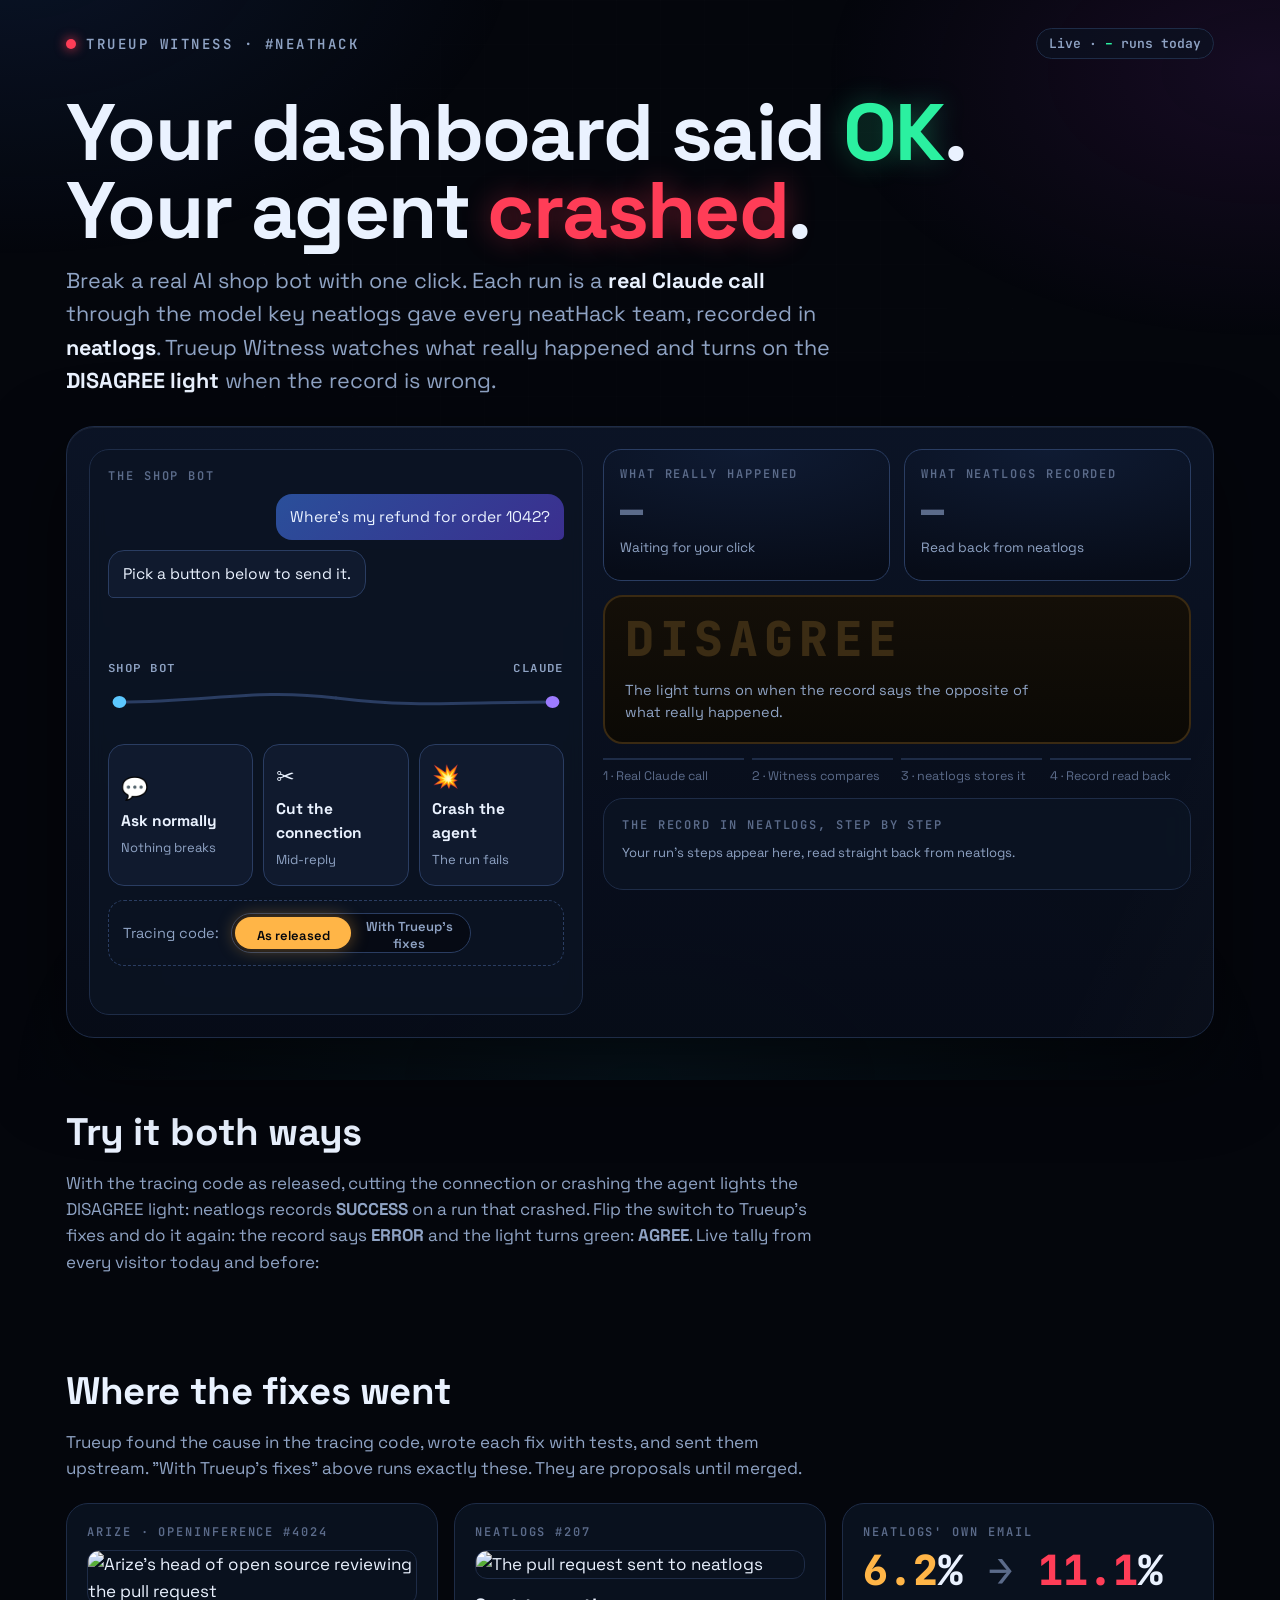
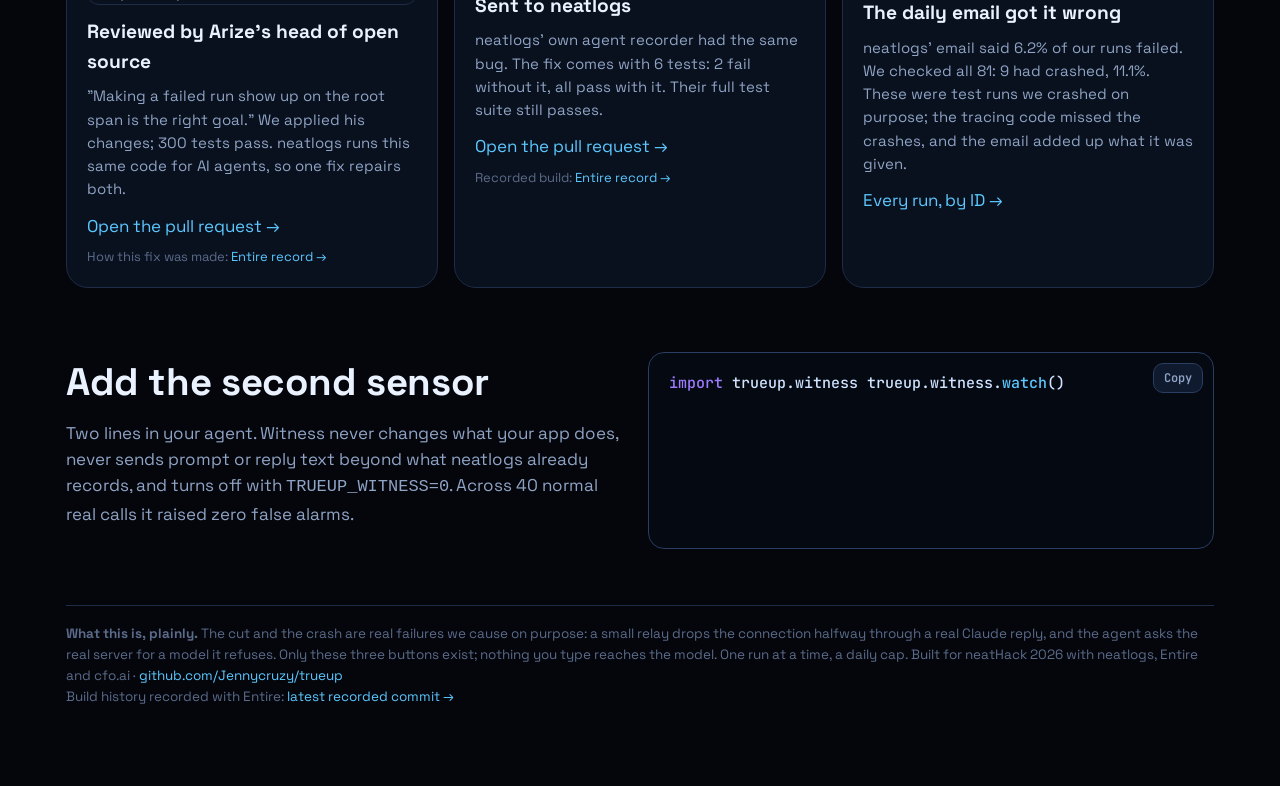
==== commit 052452aa: "Match the words to the light" ====
--- a/live/static/index.html
+++ b/live/static/index.html
@@ -232,7 +232,7 @@
 
   <section class="reveal">
     <h2>Try it both ways</h2>
-    <p class="sec">With the tracing code as released, cutting the connection or crashing the agent lights the DISAGREE light: neatlogs records <b>SUCCESS</b> on a run that crashed. Flip the switch to Trueup's fixes and do it again: the record says <b>ERROR</b> and the light stays dark. Live tally from every visitor today and before:</p>
+    <p class="sec">With the tracing code as released, cutting the connection or crashing the agent lights the DISAGREE light: neatlogs records <b>SUCCESS</b> on a run that crashed. Flip the switch to Trueup's fixes and do it again: the record says <b>ERROR</b> and the light turns green: <b>AGREE</b>. Live tally from every visitor today and before:</p>
     <div class="cards" id="tally"></div>
   </section>
 
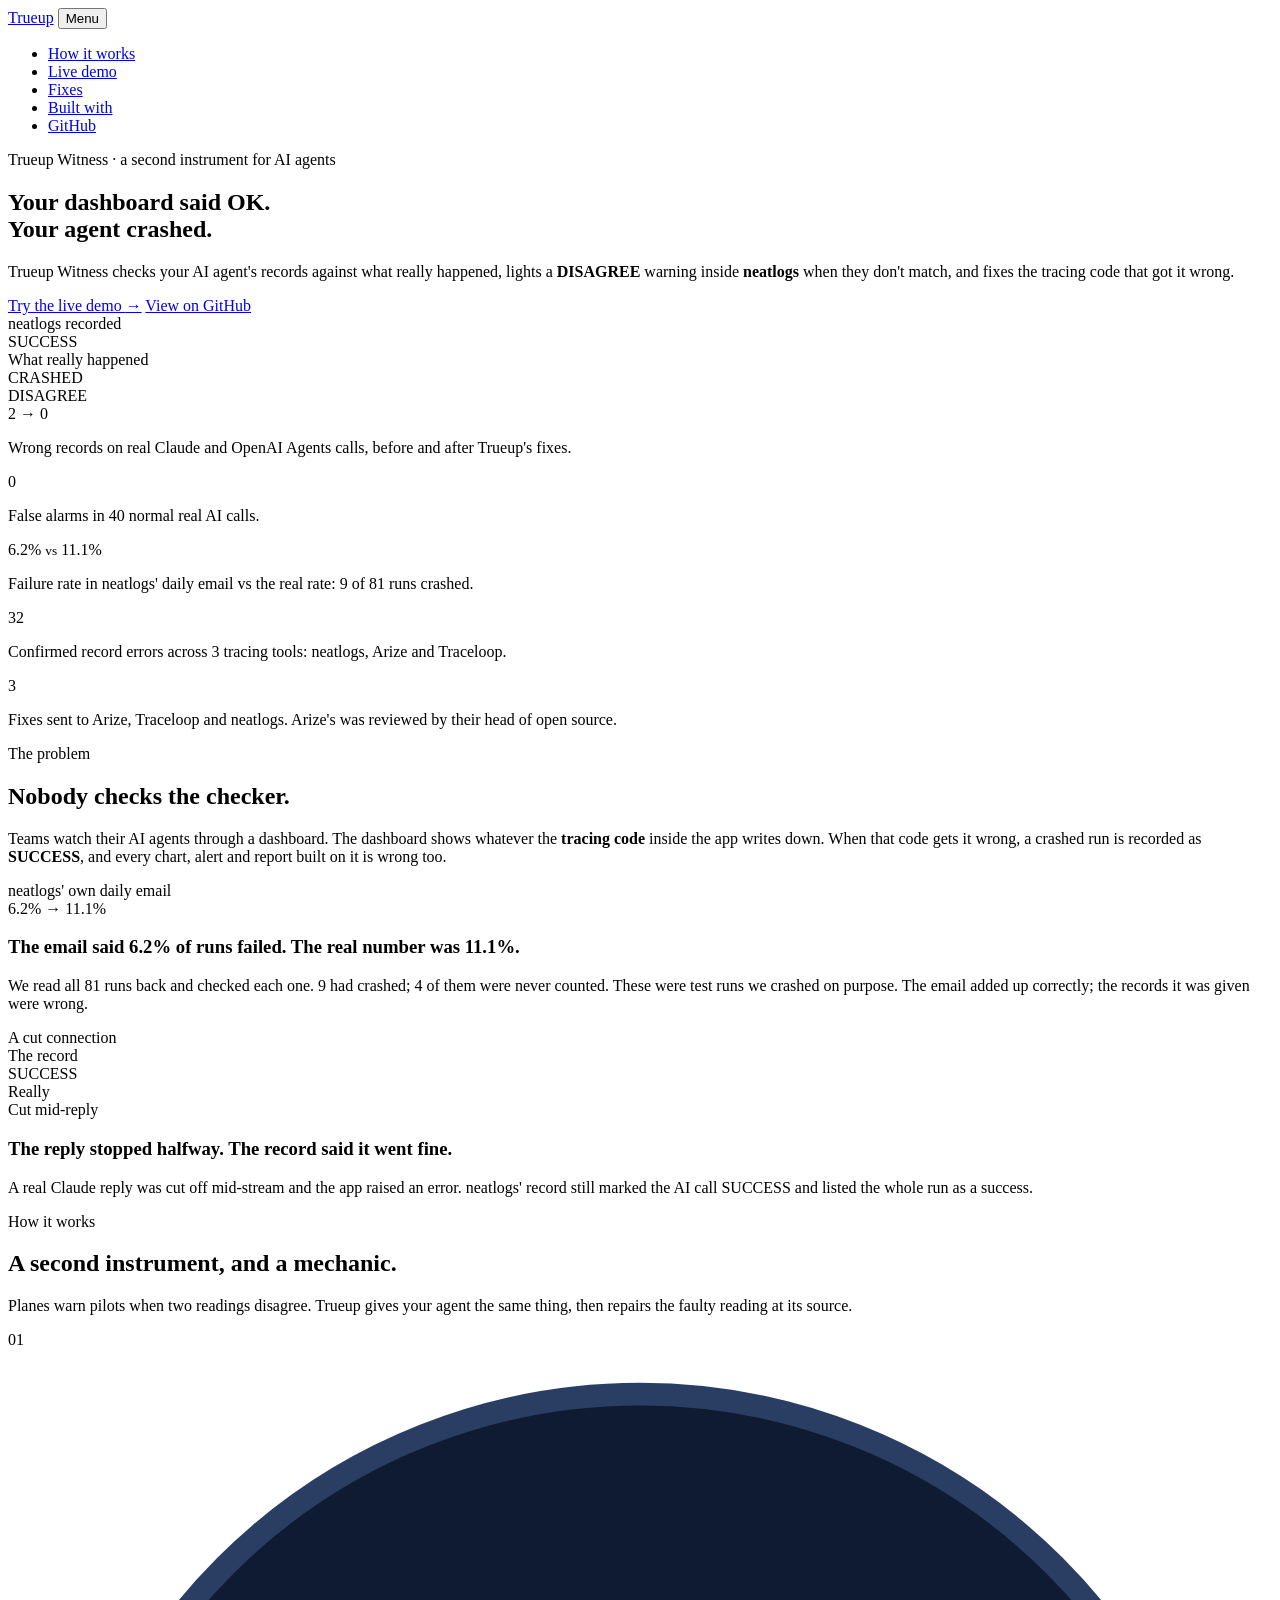
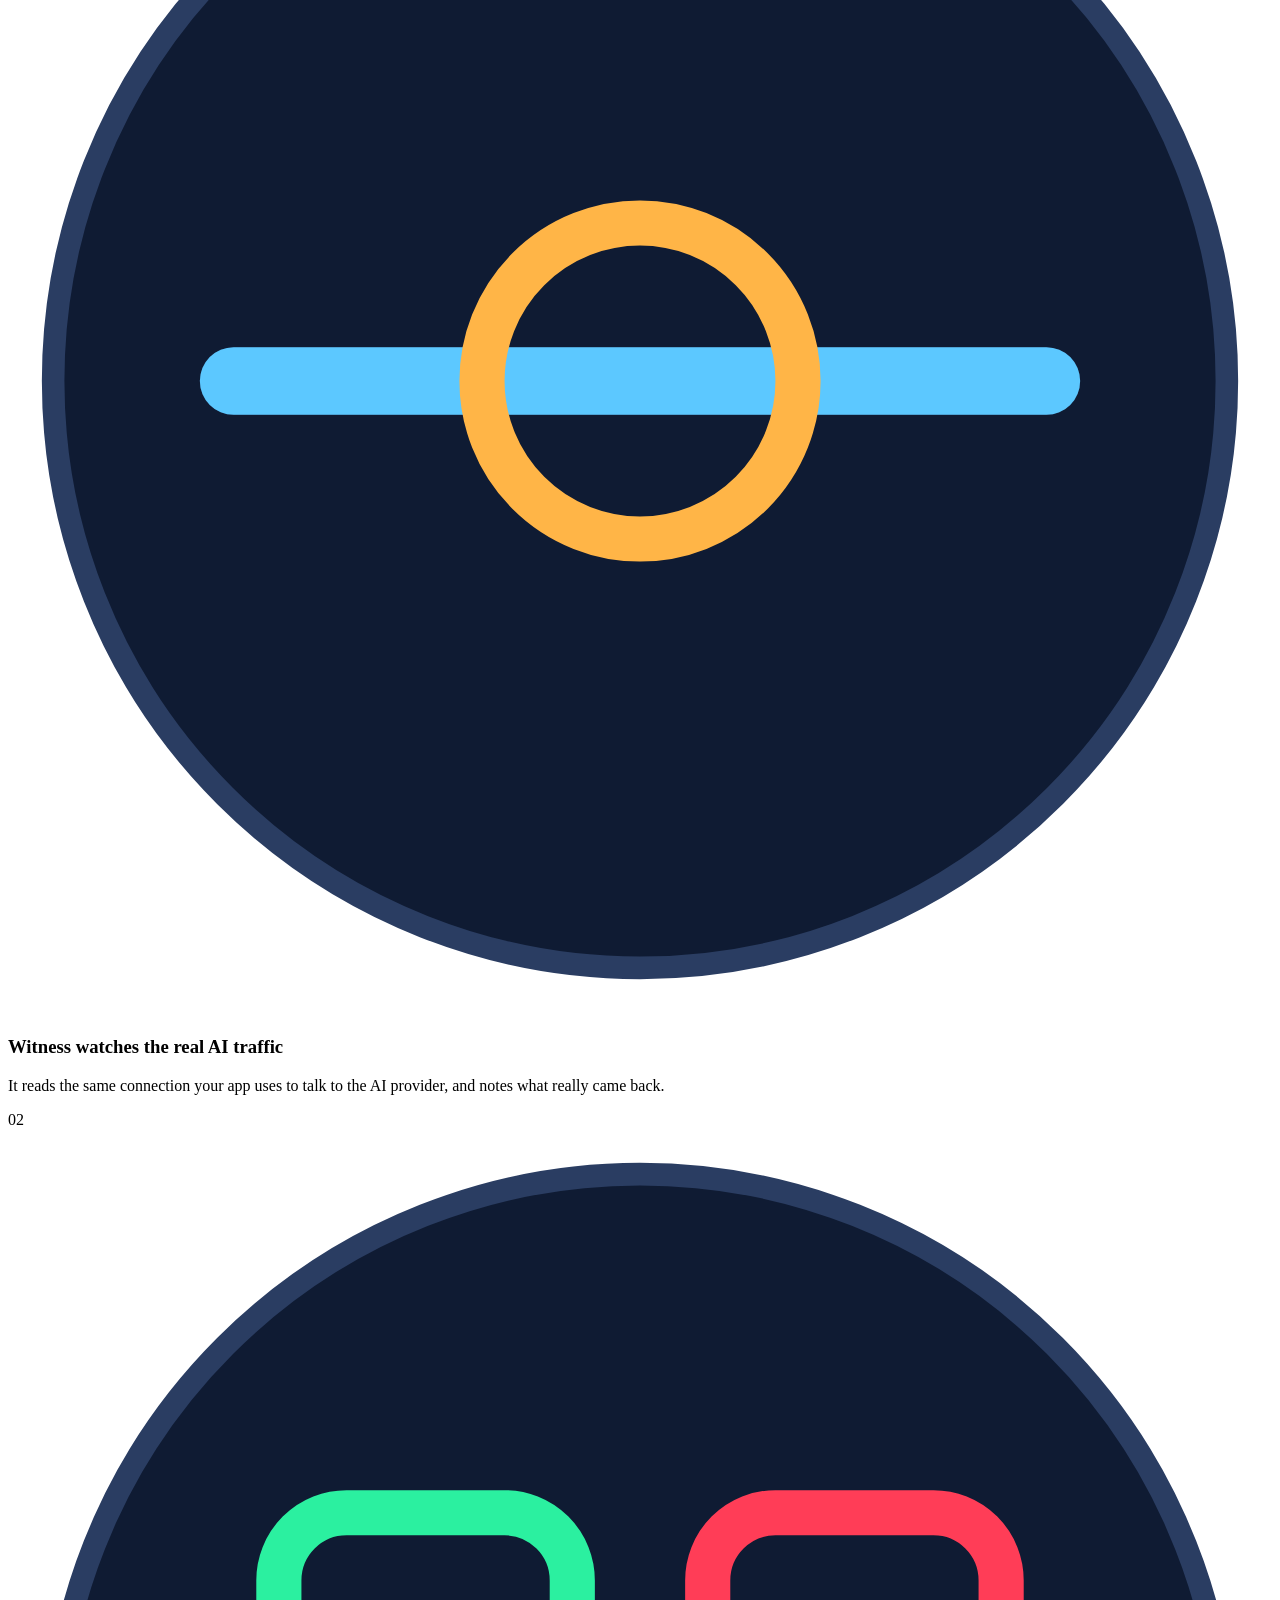
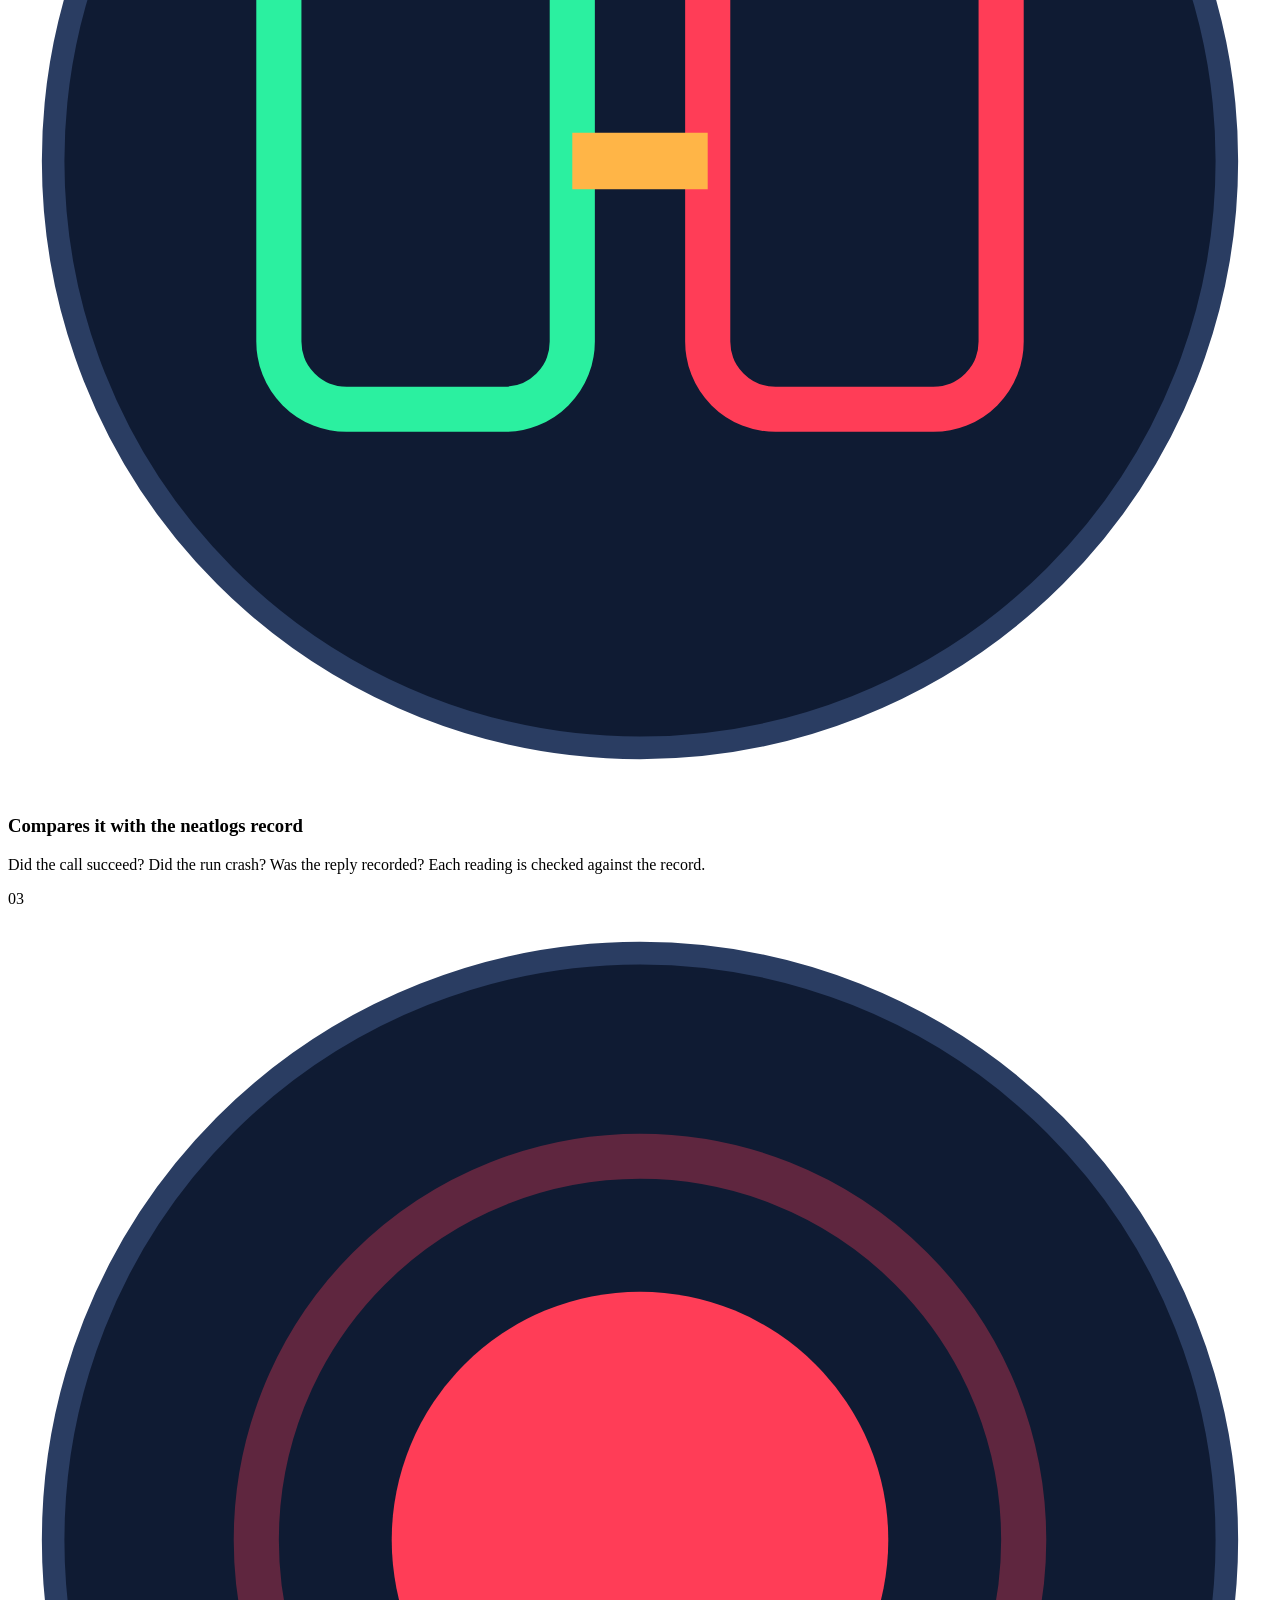
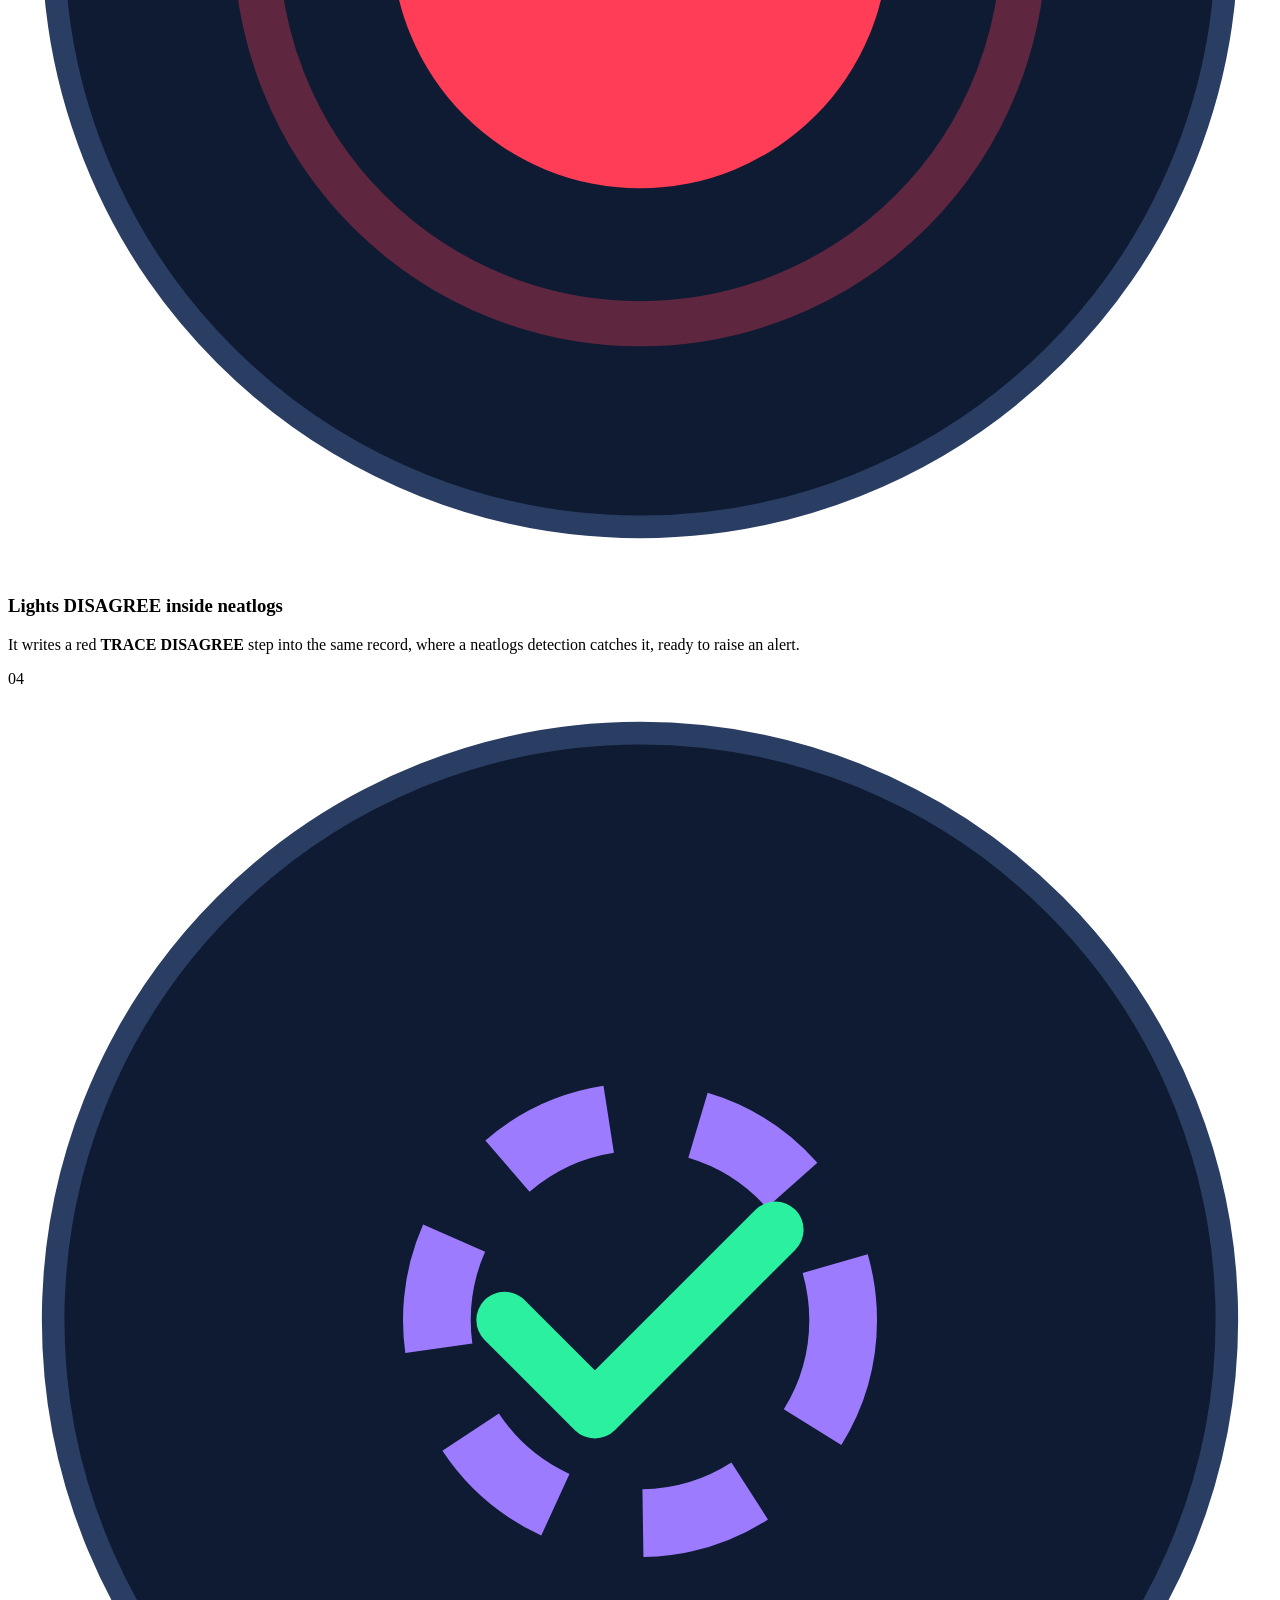
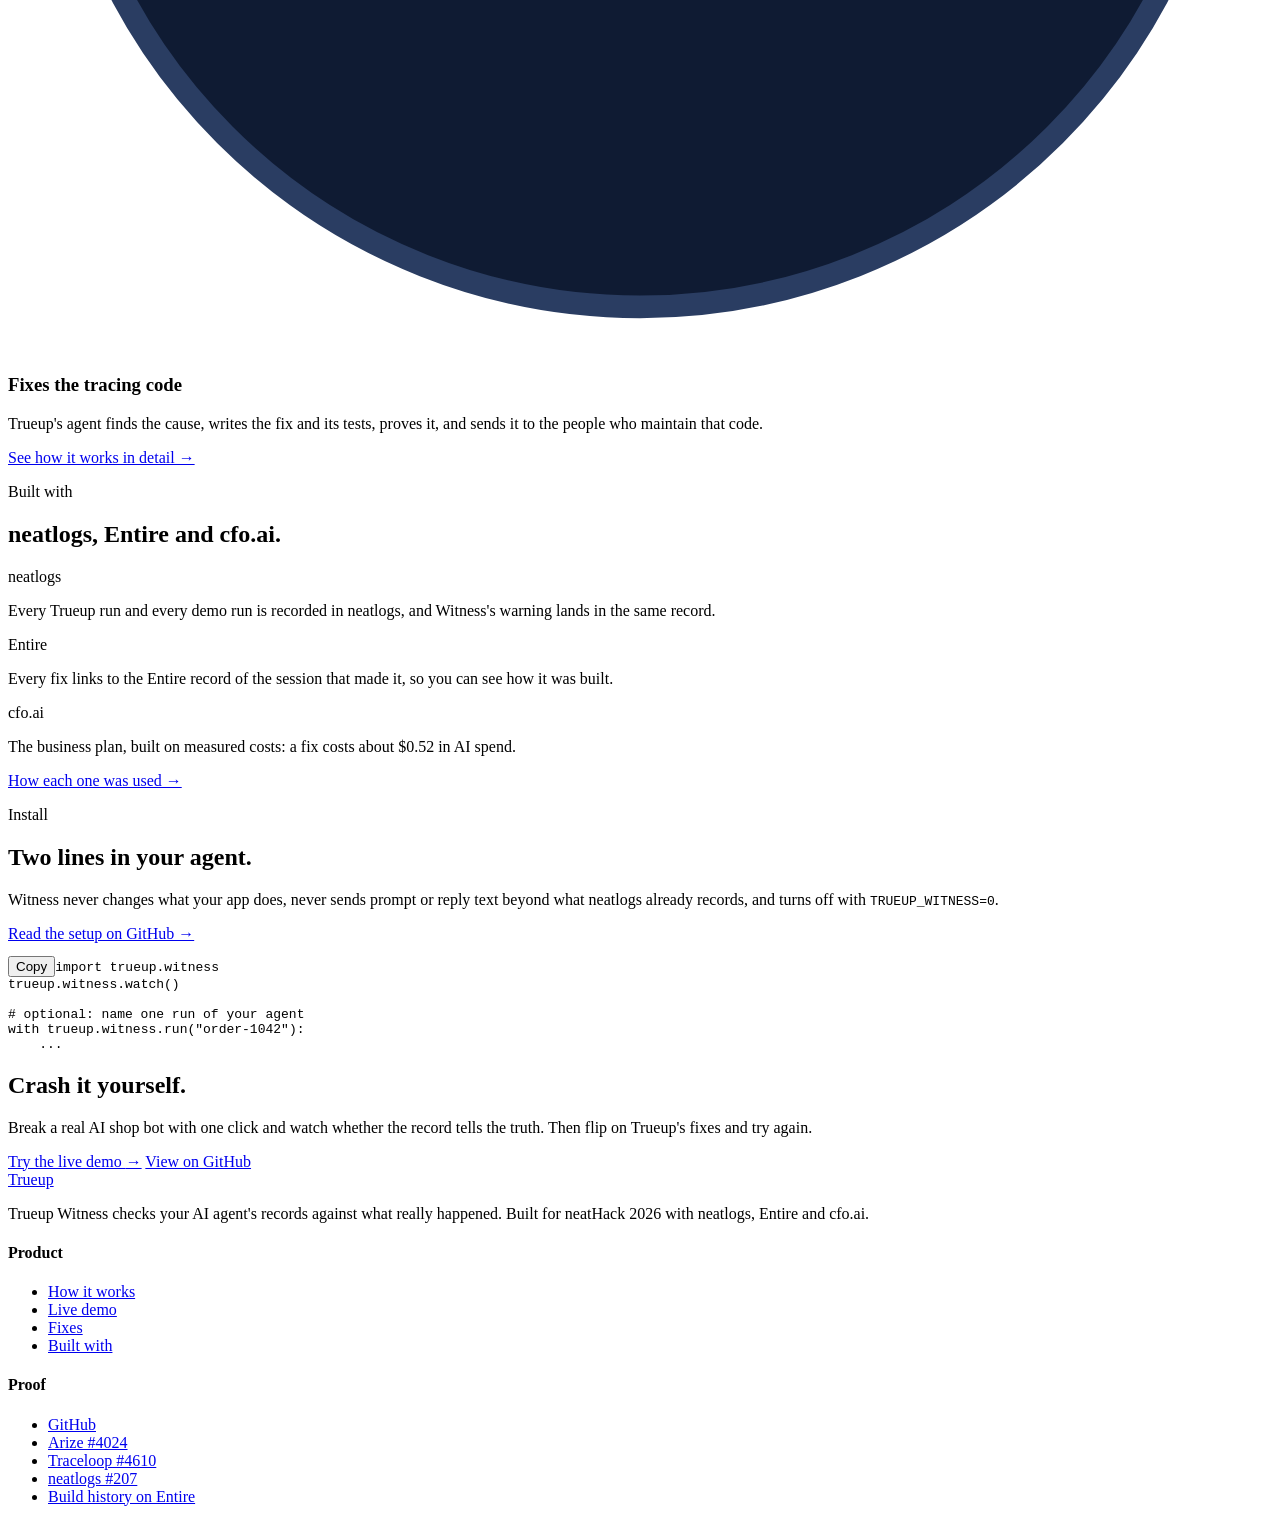
==== commit 2999622c: "Turn the demo into a product site Entire-Checkpoint: 01M4RBXANV46W0429HK35S7V4P" ====
--- a/live/static/index.html
+++ b/live/static/index.html
@@ -1,356 +1,184 @@
 <!doctype html>
-<html lang="en">
+<html lang="en" class="no-js">
 <head>
 <meta charset="utf-8">
 <meta name="viewport" content="width=device-width,initial-scale=1">
-<title>Crash It Yourself · Trueup</title>
-<meta name="description" content="Break a real AI agent with one click and watch whether the dashboard tells the truth.">
+<title>Trueup · Your dashboard said OK. Your agent crashed.</title>
+<meta name="description" content="Trueup Witness checks your AI agent's records against what really happened, lights a DISAGREE warning inside neatlogs when they don't match, and fixes the tracing code that got it wrong.">
 <link rel="preconnect" href="https://fonts.googleapis.com">
 <link rel="preconnect" href="https://fonts.gstatic.com" crossorigin>
 <link href="https://fonts.googleapis.com/css2?family=Space+Grotesk:wght@400;500;600;700&family=JetBrains+Mono:wght@400;600;800&display=swap" rel="stylesheet">
-<style>
-:root{
-  --bg:#04060c;--bg2:#0a1020;--panel:#0c1424cc;--panel2:#101a2e;--line:#1e2c47;--line2:#2a3d62;
-  --text:#eaf2ff;--muted:#8fa3c4;--dim:#5b6b8a;
-  --amber:#ffb547;--red:#ff3d57;--red2:#ff6b7f;--green:#2bf0a0;--cyan:#5cc8ff;--violet:#9d7bff;
-  --radius:20px;--mono:"JetBrains Mono",ui-monospace,Menlo,monospace;--sans:"Space Grotesk",system-ui,sans-serif;
-}
-*{box-sizing:border-box}
-html{scroll-behavior:smooth}
-body{margin:0;background:var(--bg);color:var(--text);font:17px/1.55 var(--sans);overflow-x:hidden;min-height:100vh}
-body:before{content:"";position:fixed;inset:-20%;z-index:-2;
-  background:radial-gradient(40% 35% at 15% 10%,#16305e55,transparent 70%),radial-gradient(35% 30% at 85% 20%,#3a165055,transparent 70%),radial-gradient(50% 40% at 50% 100%,#0d3a4a44,transparent 70%);
-  animation:drift 24s ease-in-out infinite alternate}
-body:after{content:"";position:fixed;inset:0;z-index:-1;pointer-events:none;opacity:.35;
-  background-image:linear-gradient(#ffffff06 1px,transparent 1px),linear-gradient(90deg,#ffffff06 1px,transparent 1px);background-size:44px 44px;
-  mask-image:radial-gradient(ellipse at 50% 30%,#000 30%,transparent 80%)}
-@keyframes drift{to{transform:translate(3%,-2%) rotate(3deg) scale(1.05)}}
-a{color:var(--cyan);text-decoration:none}a:hover{text-decoration:underline}
-.wrap{max-width:1180px;margin:0 auto;padding:28px 16px 80px}
-.top{display:flex;justify-content:space-between;align-items:center;gap:12px;flex-wrap:wrap}
-.brand{display:flex;align-items:center;gap:10px;font:600 14px var(--mono);letter-spacing:.18em;color:var(--muted);text-transform:uppercase}
-.brand i{width:10px;height:10px;border-radius:50%;background:var(--red);box-shadow:0 0 12px var(--red);animation:blink 2.4s infinite}
-@keyframes blink{0%,60%,100%{opacity:1}70%,90%{opacity:.25}}
-.live{font:600 13px var(--mono);color:var(--muted);border:1px solid var(--line);border-radius:999px;padding:6px 12px;background:#0b1222aa}
-.live b{color:var(--green)}
-h1{font-size:clamp(2.3rem,6.4vw,5rem);line-height:.98;letter-spacing:-.02em;margin:34px 0 14px;font-weight:700}
-h1 .ok{color:var(--green);text-shadow:0 0 28px #2bf0a055}
-h1 .bad{color:var(--red);text-shadow:0 0 28px #ff3d5766}
-.lead{font-size:clamp(1.05rem,2.2vw,1.35rem);color:var(--muted);max-width:780px;margin:0 0 28px}
-.lead b{color:var(--text)}
+<link rel="stylesheet" href="/site.css">
+</head>
+<body class="site">
+<!-- nav -->
+<nav class="nav" aria-label="Main">
+  <div class="nav-in">
+    <a class="logo" href="/"><i></i>Trueup</a>
+    <button class="nav-toggle" aria-expanded="false" aria-controls="nav-links">Menu</button>
+    <ul class="nav-links" id="nav-links">
+      <li><a href="/how-it-works" data-path="/how-it-works">How it works</a></li>
+      <li><a href="/demo" data-path="/demo">Live demo</a></li>
+      <li><a href="/fixes" data-path="/fixes">Fixes</a></li>
+      <li><a href="/built-with" data-path="/built-with">Built with</a></li>
+      <li><a href="https://github.com/Jennycruzy/trueup" target="_blank" rel="noopener">GitHub</a></li>
+    </ul>
+  </div>
+</nav>
+<!-- /nav -->
 
-/* cockpit */
-.cockpit{position:relative;border:1px solid var(--line);border-radius:28px;padding:22px;background:linear-gradient(180deg,#0c1528ee,#070c18ee);box-shadow:0 30px 80px #0008,inset 0 1px 0 #ffffff10;overflow:hidden}
-.cockpit:before{content:"";position:absolute;inset:0;border-radius:28px;pointer-events:none;background:linear-gradient(115deg,transparent 40%,#ffffff07 50%,transparent 60%);background-size:250% 100%;animation:sheen 9s linear infinite}
-@keyframes sheen{from{background-position:150% 0}to{background-position:-100% 0}}
-.grid{display:grid;grid-template-columns:1.05fr 1.25fr;gap:20px}
-@media(max-width:900px){.grid{grid-template-columns:1fr}}
-.card{background:var(--panel);border:1px solid var(--line);border-radius:var(--radius);padding:18px;backdrop-filter:blur(8px)}
-.label{font:600 12px var(--mono);letter-spacing:.16em;text-transform:uppercase;color:var(--dim);margin-bottom:10px}
+<main>
+<section class="hero container">
+  <p class="eyebrow">Trueup Witness · a second instrument for AI agents</p>
+  <h1>Your dashboard said <span class="ok">OK</span>.<br>Your agent <span class="bad">crashed</span>.</h1>
+  <p class="sub">Trueup Witness checks your AI agent's records against what really happened, lights a <b>DISAGREE</b> warning inside <b>neatlogs</b> when they don't match, and fixes the tracing code that got it wrong.</p>
+  <div class="cta">
+    <a class="btn btn-primary" href="/demo">Try the live demo <span aria-hidden="true">→</span></a>
+    <a class="btn btn-ghost" href="https://github.com/Jennycruzy/trueup" target="_blank" rel="noopener">View on GitHub</a>
+  </div>
+  <div class="instrument" aria-label="Example: the record says success, the run really crashed">
+    <div class="gauge"><div class="k">neatlogs recorded</div><div class="v g">SUCCESS</div></div>
+    <div class="gauge"><div class="k">What really happened</div><div class="v r">CRASHED</div></div>
+    <div class="lampbox"><span>DISAGREE</span></div>
+  </div>
+</section>
 
-/* chat */
-.chat{display:flex;flex-direction:column;gap:10px;min-height:150px}
-.bubble{max-width:88%;padding:11px 14px;border-radius:16px;font-size:15.5px;animation:pop .45s cubic-bezier(.2,1.4,.4,1) both}
-.me{align-self:flex-end;background:linear-gradient(135deg,#2a4f9a,#3b2f8f);border-bottom-right-radius:5px}
-.bot{align-self:flex-start;background:var(--panel2);border:1px solid var(--line2);border-bottom-left-radius:5px}
-.bot.crash{border-color:var(--red);background:#2a0c16;color:#ffd3da}
-.typing span{display:inline-block;width:7px;height:7px;margin:0 2px;border-radius:50%;background:var(--muted);animation:dots 1s infinite}
-.typing span:nth-child(2){animation-delay:.15s}.typing span:nth-child(3){animation-delay:.3s}
-@keyframes dots{0%,80%,100%{transform:translateY(0);opacity:.4}40%{transform:translateY(-5px);opacity:1}}
-@keyframes pop{from{opacity:0;transform:translateY(10px) scale(.96)}to{opacity:1;transform:none}}
+<section class="container section reveal" aria-label="Results">
+  <div class="proof-strip">
+    <div class="stat"><div class="n"><span class="c-r">2</span> <span class="c-d">→</span> <span class="c-g">0</span></div><p>Wrong records on real Claude and OpenAI Agents calls, before and after Trueup's fixes.</p></div>
+    <div class="stat"><div class="n c-g">0</div><p>False alarms in 40 normal real AI calls.</p></div>
+    <div class="stat"><div class="n"><span class="c-a">6.2%</span> <small>vs</small> <span class="c-r">11.1%</span></div><p>Failure rate in neatlogs' daily email vs the real rate: 9 of 81 runs crashed.</p></div>
+    <div class="stat"><div class="n c-c">32</div><p>Confirmed record errors across 3 tracing tools: neatlogs, Arize and Traceloop.</p></div>
+    <div class="stat"><div class="n c-v">3</div><p>Fixes sent to Arize, Traceloop and neatlogs. Arize's was reviewed by their head of open source.</p></div>
+  </div>
+</section>
 
-/* wire */
-.wire{position:relative;height:74px;margin:14px 0 4px}
-.wire svg{width:100%;height:100%;overflow:visible}
-.node{font:600 11px var(--mono);fill:var(--muted);letter-spacing:.08em}
-.cable{stroke:#2a3d62;stroke-width:3;fill:none;stroke-linecap:round}
-.flow{stroke:url(#flowGrad);stroke-width:3;fill:none;stroke-dasharray:6 14;stroke-linecap:round;opacity:0;transition:opacity .3s}
-.wire.on .flow{opacity:1;animation:flow .7s linear infinite}
-@keyframes flow{to{stroke-dashoffset:-40}}
-.spark{opacity:0}
-.wire.cut .flow{opacity:0}
-.wire.cut .cableR{transform:translate(8px,10px) rotate(6deg);transform-origin:60% 50%;transition:transform .5s cubic-bezier(.3,1.6,.5,1)}
-.wire.cut .cableL{transform:translate(-6px,8px) rotate(-5deg);transform-origin:40% 50%;transition:transform .5s cubic-bezier(.3,1.6,.5,1)}
-.wire.cut .spark{opacity:1;animation:spark .6s ease-out 2}
-@keyframes spark{0%{transform:scale(.2);opacity:1}100%{transform:scale(2.2);opacity:0}}
+<section class="container section reveal">
+  <p class="eyebrow">The problem</p>
+  <h2>Nobody checks the checker.</h2>
+  <p class="intro">Teams watch their AI agents through a dashboard. The dashboard shows whatever the <b>tracing code</b> inside the app writes down. When that code gets it wrong, a crashed run is recorded as <b>SUCCESS</b>, and every chart, alert and report built on it is wrong too.</p>
+  <div class="grid2">
+    <div class="panel example lift">
+      <span class="tag wait">neatlogs' own daily email</span>
+      <div class="big"><span class="c-a">6.2%</span> <span class="c-d">→</span> <span class="c-r">11.1%</span></div>
+      <h3>The email said 6.2% of runs failed. The real number was 11.1%.</h3>
+      <p>We read all 81 runs back and checked each one. 9 had crashed; 4 of them were never counted. These were test runs we crashed on purpose. The email added up correctly; the records it was given were wrong.</p>
+    </div>
+    <div class="panel example lift">
+      <span class="tag bad">A cut connection</span>
+      <div class="row-vs">
+        <div><div class="k">The record</div><div class="v c-g">SUCCESS</div></div>
+        <div><div class="k">Really</div><div class="v c-r">Cut mid-reply</div></div>
+      </div>
+      <h3>The reply stopped halfway. The record said it went fine.</h3>
+      <p>A real Claude reply was cut off mid-stream and the app raised an error. neatlogs' record still marked the AI call SUCCESS and listed the whole run as a success.</p>
+    </div>
+  </div>
+</section>
 
-/* controls */
-.btns{display:grid;grid-template-columns:repeat(3,1fr);gap:10px;margin-top:12px}
-@media(max-width:560px){.btns{grid-template-columns:1fr}}
-button{font:inherit;cursor:pointer;border:0;color:inherit}
-.go{position:relative;padding:14px 12px;border-radius:16px;background:var(--panel2);border:1px solid var(--line2);text-align:left;transition:transform .15s,border-color .2s,box-shadow .2s;overflow:hidden}
-.go b{display:block;font-size:15.5px}.go small{color:var(--muted);font-size:13px}
-.go .ic{font-size:22px;display:block;margin-bottom:4px}
-.go:hover:not(:disabled){transform:translateY(-2px);border-color:var(--cyan);box-shadow:0 10px 30px #5cc8ff22}
-.go.danger:hover:not(:disabled){border-color:var(--red);box-shadow:0 10px 30px #ff3d5733}
-.go:active:not(:disabled){transform:translateY(1px) scale(.99)}
-.go:disabled{opacity:.45;cursor:not-allowed}
-.go.running:after{content:"";position:absolute;left:0;bottom:0;height:3px;width:100%;background:linear-gradient(90deg,transparent,var(--cyan),transparent);animation:scan 1.1s linear infinite}
-@keyframes scan{from{transform:translateX(-100%)}to{transform:translateX(100%)}}
-.switch{display:flex;align-items:center;gap:12px;margin-top:14px;padding:12px 14px;border:1px dashed var(--line2);border-radius:16px;flex-wrap:wrap}
-.switch .t{font-size:14.5px;color:var(--muted)}
-.toggle{position:relative;width:240px;height:40px;border-radius:999px;background:#060a14;border:1px solid var(--line2);display:grid;grid-template-columns:1fr 1fr;padding:3px}
-.toggle button{position:relative;z-index:1;font:600 13px var(--sans);border-radius:999px;background:transparent;color:var(--muted);transition:color .25s}
-.toggle button.sel{color:#04060c}
-.toggle .knob{position:absolute;top:3px;bottom:3px;left:3px;width:calc(50% - 3px);border-radius:999px;background:var(--amber);box-shadow:0 0 18px #ffb54766;transition:transform .45s cubic-bezier(.3,1.5,.5,1),background .3s}
-.toggle.fixed .knob{transform:translateX(100%);background:var(--green);box-shadow:0 0 18px #2bf0a066}
+<section class="container section reveal">
+  <p class="eyebrow">How it works</p>
+  <h2>A second instrument, and a mechanic.</h2>
+  <p class="intro">Planes warn pilots when two readings disagree. Trueup gives your agent the same thing, then repairs the faulty reading at its source.</p>
+  <div class="steps4">
+    <div class="panel stepcard lift">
+      <div class="num">01</div>
+      <svg viewBox="0 0 56 56" aria-hidden="true"><circle cx="28" cy="28" r="26" fill="#0f1b33" stroke="#2a3d62"/><path d="M10 28h36" stroke="#2a3d62" stroke-width="3" stroke-linecap="round"/><path class="ic-flow" d="M10 28h36" stroke="#5cc8ff" stroke-width="3" stroke-linecap="round" fill="none"/><circle class="ic-pulse" cx="28" cy="28" r="7" fill="none" stroke="#ffb547" stroke-width="2"/></svg>
+      <h3>Witness watches the real AI traffic</h3>
+      <p class="muted">It reads the same connection your app uses to talk to the AI provider, and notes what really came back.</p>
+    </div>
+    <div class="panel stepcard lift">
+      <div class="num">02</div>
+      <svg viewBox="0 0 56 56" aria-hidden="true"><circle cx="28" cy="28" r="26" fill="#0f1b33" stroke="#2a3d62"/><rect x="12" y="17" width="13" height="22" rx="3" fill="none" stroke="#2bf0a0" stroke-width="2"/><rect x="31" y="17" width="13" height="22" rx="3" fill="none" stroke="#ff3d57" stroke-width="2"/><path class="ic-pulse" d="M25 28h6" stroke="#ffb547" stroke-width="2.5"/></svg>
+      <h3>Compares it with the neatlogs record</h3>
+      <p class="muted">Did the call succeed? Did the run crash? Was the reply recorded? Each reading is checked against the record.</p>
+    </div>
+    <div class="panel stepcard lift">
+      <div class="num">03</div>
+      <svg viewBox="0 0 56 56" aria-hidden="true"><circle cx="28" cy="28" r="26" fill="#0f1b33" stroke="#2a3d62"/><circle class="ic-blink" cx="28" cy="28" r="11" fill="#ff3d57"/><circle cx="28" cy="28" r="17" fill="none" stroke="#ff3d5755" stroke-width="2"/></svg>
+      <h3>Lights DISAGREE inside neatlogs</h3>
+      <p class="muted">It writes a red <b>TRACE DISAGREE</b> step into the same record, where a neatlogs detection catches it, ready to raise an alert.</p>
+    </div>
+    <div class="panel stepcard lift">
+      <div class="num">04</div>
+      <svg viewBox="0 0 56 56" aria-hidden="true"><circle cx="28" cy="28" r="26" fill="#0f1b33" stroke="#2a3d62"/><g class="ic-spin"><circle cx="28" cy="28" r="9" fill="none" stroke="#9d7bff" stroke-width="3" stroke-dasharray="5 4"/></g><path d="M22 28l4 4 8-8" stroke="#2bf0a0" stroke-width="2.5" fill="none" stroke-linecap="round" stroke-linejoin="round"/></svg>
+      <h3>Fixes the tracing code</h3>
+      <p class="muted">Trueup's agent finds the cause, writes the fix and its tests, proves it, and sends it to the people who maintain that code.</p>
+    </div>
+  </div>
+  <a class="card-link" href="/how-it-works">See how it works in detail →</a>
+</section>
 
-/* readouts */
-.readouts{display:grid;grid-template-columns:1fr 1fr;gap:14px}
-@media(max-width:560px){.readouts{grid-template-columns:1fr}}
-.ro{position:relative;border-radius:18px;padding:16px;background:radial-gradient(120% 100% at 50% 0%,#0f1b33,#070c18);border:1px solid var(--line2);min-height:132px;overflow:hidden}
-.ro .val{font:800 clamp(1.7rem,4vw,2.4rem)/1.05 var(--mono);letter-spacing:.02em;margin-top:6px;transition:color .3s}
-.ro .sub{font-size:13.5px;color:var(--muted);margin-top:6px}
-.ro.idle .val{color:var(--dim)}
-.ro.ok .val{color:var(--green);text-shadow:0 0 20px #2bf0a055}
-.ro.bad .val{color:var(--red);text-shadow:0 0 22px #ff3d5766}
-.ro.wait .val{color:var(--cyan)}
-.ro.wait:after{content:"";position:absolute;left:0;right:0;height:40%;top:-40%;background:linear-gradient(transparent,#5cc8ff18,transparent);animation:sweep 1.4s linear infinite}
-@keyframes sweep{to{top:110%}}
-.flip{animation:flip .5s cubic-bezier(.2,1.3,.4,1)}
-@keyframes flip{from{transform:rotateX(70deg);opacity:0}to{transform:none;opacity:1}}
+<section class="container section reveal">
+  <p class="eyebrow">Built with</p>
+  <h2>neatlogs, Entire and cfo.ai.</h2>
+  <div class="grid3">
+    <div class="panel lift"><div class="brandmark c-c"><i style="background:var(--cyan)"></i>neatlogs</div><p>Every Trueup run and every demo run is recorded in neatlogs, and Witness's warning lands in the same record.</p></div>
+    <div class="panel lift"><div class="brandmark c-a"><i style="background:var(--amber)"></i>Entire</div><p>Every fix links to the Entire record of the session that made it, so you can see how it was built.</p></div>
+    <div class="panel lift"><div class="brandmark c-v"><i style="background:var(--violet)"></i>cfo.ai</div><p>The business plan, built on measured costs: a fix costs about $0.52 in AI spend.</p></div>
+  </div>
+  <a class="card-link" href="/built-with">How each one was used →</a>
+</section>
 
-/* annunciator */
-.annun{margin-top:14px;border-radius:20px;padding:18px 20px;display:flex;align-items:center;justify-content:space-between;gap:16px;border:2px solid #3a2a12;background:linear-gradient(180deg,#140f08,#0b0905);transition:all .35s;flex-wrap:wrap}
-.annun .lamp{font:800 clamp(1.6rem,5vw,3rem)/1 var(--mono);letter-spacing:.12em;color:#3b2c14;transition:color .3s,text-shadow .3s}
-.annun .why{font-size:14.5px;color:var(--muted);max-width:430px}
-.annun.on{border-color:var(--red);background:linear-gradient(180deg,#3a0a14,#1c0610);box-shadow:0 0 60px #ff3d5755,inset 0 0 40px #ff3d5733;animation:alarm 1s steps(2,end) infinite}
-.annun.on .lamp{color:#ffe1e6;text-shadow:0 0 18px var(--red),0 0 40px var(--red)}
-.annun.on .why{color:#ffd3da}
-@keyframes alarm{50%{box-shadow:0 0 20px #ff3d5722,inset 0 0 10px #ff3d5711;border-color:#7a1828}}
-.annun.agree{border-color:#1d6b52;background:linear-gradient(180deg,#07211a,#05130f)}
-.annun.agree .lamp{color:var(--green);text-shadow:0 0 18px #2bf0a088}
-.annun.agree .why{color:#bff7e2}
+<section class="container section reveal">
+  <div class="grid2" style="align-items:center">
+    <div>
+      <p class="eyebrow">Install</p>
+      <h2>Two lines in your agent.</h2>
+      <p class="intro" style="margin-bottom:16px">Witness never changes what your app does, never sends prompt or reply text beyond what neatlogs already records, and turns off with <code>TRUEUP_WITNESS=0</code>.</p>
+      <a class="card-link" href="https://github.com/Jennycruzy/trueup" target="_blank" rel="noopener">Read the setup on GitHub →</a>
+    </div>
+    <pre class="code"><button class="copy" data-copy="import trueup.witness
+trueup.witness.watch()">Copy</button><span class="k">import</span> trueup.witness
+trueup.witness.<span class="f">watch</span>()
 
-/* steps */
-.steps{display:grid;grid-template-columns:repeat(4,1fr);gap:8px;margin:14px 0 4px}
-@media(max-width:560px){.steps{grid-template-columns:1fr 1fr}}
-.st{font-size:12.5px;color:var(--dim);border-top:2px solid var(--line);padding-top:7px;transition:all .3s}
-.st.act{color:var(--cyan);border-color:var(--cyan)}
-.st.done{color:var(--text);border-color:var(--green)}
-.record{margin-top:12px}
-.rec{display:flex;justify-content:space-between;align-items:center;gap:10px;padding:9px 12px;border-radius:12px;background:#0a1222;border:1px solid var(--line);margin:6px 0;font:500 13.5px var(--mono);animation:pop .4s both}
-.chip{font:700 11.5px var(--mono);padding:3px 9px;border-radius:999px;letter-spacing:.06em}
-.chip.SUCCESS{background:#0f3b2c;color:var(--green)}.chip.ERROR{background:#3b0f19;color:var(--red2)}.chip.UNSET{background:#2a2a35;color:var(--muted)}
-.rec.disagree{border-color:var(--red);background:#2a0c16;box-shadow:0 0 22px #ff3d5733}
-.msg{margin-top:10px;font-size:14px;color:var(--amber);min-height:20px}
-.note{font-size:13px;color:var(--muted);margin-top:8px}
+<span class="c"># optional: name one run of your agent</span>
+<span class="k">with</span> trueup.witness.<span class="f">run</span>(<span class="s">"order-1042"</span>):
+    ...</pre>
+  </div>
+</section>
 
-/* below */
-h2{font-size:clamp(1.6rem,3.6vw,2.4rem);margin:64px 0 8px;letter-spacing:-.01em}
-.sec{color:var(--muted);max-width:760px;margin:0 0 22px}
-.cards{display:grid;grid-template-columns:repeat(3,1fr);gap:16px}
-@media(max-width:900px){.cards{grid-template-columns:1fr}}
-.proof{position:relative;border-radius:22px;padding:20px;background:var(--panel);border:1px solid var(--line);transition:transform .25s,border-color .25s;overflow:hidden}
-.proof:hover{transform:translateY(-4px);border-color:var(--line2)}
-.proof h3{margin:6px 0 8px;font-size:1.2rem}
-.proof p{color:var(--muted);font-size:15px;margin:0 0 12px}
-.proof .prov{display:block;margin-top:8px;font-size:13px;color:var(--dim)}
-.proof img{width:100%;border-radius:12px;border:1px solid var(--line);display:block;margin-bottom:12px}
-.big{font:800 2.6rem/1 var(--mono)}
-.big .r{color:var(--red)}.big .g{color:var(--amber)}
-.code{position:relative;background:#050912;border:1px solid var(--line2);border-radius:16px;padding:18px 20px;font:500 15px/1.7 var(--mono);color:#cfe3ff;overflow:auto}
-.code .k{color:var(--violet)}.code .f{color:var(--cyan)}
-.copy{position:absolute;top:10px;right:10px;font:600 12px var(--mono);padding:6px 10px;border-radius:10px;background:var(--panel2);border:1px solid var(--line2);color:var(--muted)}
-.two{display:grid;grid-template-columns:1fr 1fr;gap:16px}@media(max-width:900px){.two{grid-template-columns:1fr}}
-.foot{margin-top:56px;color:var(--dim);font-size:13.5px;border-top:1px solid var(--line);padding-top:18px}
-.reveal{opacity:0;transform:translateY(24px);transition:opacity .8s,transform .8s cubic-bezier(.2,.8,.2,1)}
-.reveal.in{opacity:1;transform:none}
-@media (prefers-reduced-motion:reduce){*,*:before,*:after{animation:none!important;transition:none!important}.reveal{opacity:1;transform:none}}
-</style>
-</head>
-<body>
-<div class="wrap">
-  <div class="top">
-    <div class="brand"><i></i>Trueup Witness · #neatHack</div>
-    <div class="live" id="live">Live · <b id="today">–</b> runs today</div>
+<section class="container reveal">
+  <div class="cta-band">
+    <h2>Crash it yourself.</h2>
+    <p>Break a real AI shop bot with one click and watch whether the record tells the truth. Then flip on Trueup's fixes and try again.</p>
+    <div class="cta">
+      <a class="btn btn-primary" href="/demo">Try the live demo <span aria-hidden="true">→</span></a>
+      <a class="btn btn-ghost" href="https://github.com/Jennycruzy/trueup" target="_blank" rel="noopener">View on GitHub</a>
+    </div>
   </div>
+</section>
+</main>
 
-  <h1>Your dashboard said <span class="ok">OK</span>.<br>Your agent <span class="bad">crashed</span>.</h1>
-  <p class="lead">Break a real AI shop bot with one click. Each run is a <b>real Claude call</b> through the model key neatlogs gave every neatHack team, recorded in <b>neatlogs</b>. Trueup Witness watches what really happened and turns on the <b>DISAGREE light</b> when the record is wrong.</p>
-
-  <section class="cockpit" id="cockpit">
-    <div class="grid">
-      <div>
-        <div class="card">
-          <div class="label">The shop bot</div>
-          <div class="chat" id="chat">
-            <div class="bubble me">Where's my refund for order 1042?</div>
-            <div class="bubble bot" id="botMsg">Pick a button below to send it.</div>
-          </div>
-          <div class="wire" id="wire" aria-hidden="true">
-            <svg viewBox="0 0 400 74" preserveAspectRatio="none">
-              <defs><linearGradient id="flowGrad" x1="0" x2="1"><stop offset="0" stop-color="#5cc8ff"/><stop offset="1" stop-color="#9d7bff"/></linearGradient></defs>
-              <text class="node" x="0" y="14">SHOP BOT</text><text class="node" x="400" y="14" text-anchor="end">CLAUDE</text>
-              <g class="cableL"><path class="cable" d="M10 44 C 90 44, 130 30, 200 40"/></g>
-              <g class="cableR"><path class="cable" d="M200 40 C 270 50, 310 44, 390 44"/></g>
-              <path class="flow" d="M10 44 C 90 44, 130 30, 200 40 C 270 50, 310 44, 390 44"/>
-              <circle cx="10" cy="44" r="6" fill="#5cc8ff"/><circle cx="390" cy="44" r="6" fill="#9d7bff"/>
-              <g class="spark" style="transform-origin:200px 40px"><circle cx="200" cy="40" r="10" fill="none" stroke="#ffb547" stroke-width="2"/><circle cx="200" cy="40" r="4" fill="#ffb547"/></g>
-            </svg>
-          </div>
-          <div class="btns">
-            <button class="go" data-break="normal"><span class="ic">💬</span><b>Ask normally</b><small>Nothing breaks</small></button>
-            <button class="go danger" data-break="cut"><span class="ic">✂️</span><b>Cut the connection</b><small>Mid-reply</small></button>
-            <button class="go danger" data-break="agent"><span class="ic">💥</span><b>Crash the agent</b><small>The run fails</small></button>
-          </div>
-          <div class="switch">
-            <span class="t">Tracing code:</span>
-            <div class="toggle" id="toggle" role="radiogroup" aria-label="Tracing code version">
-              <div class="knob"></div>
-              <button class="sel" data-mode="released" role="radio" aria-checked="true">As released</button>
-              <button data-mode="fixed" role="radio" aria-checked="false">With Trueup's fixes</button>
-            </div>
-          </div>
-          <div class="msg" id="msg"></div>
-        </div>
-      </div>
-
-      <div>
-        <div class="readouts">
-          <div class="ro idle" id="roReal"><div class="label">What really happened</div><div class="val" id="realVal">—</div><div class="sub" id="realSub">Waiting for your click</div></div>
-          <div class="ro idle" id="roRec"><div class="label">What neatlogs recorded</div><div class="val" id="recVal">—</div><div class="sub" id="recSub">Read back from neatlogs</div></div>
-        </div>
-        <div class="annun" id="annun">
-          <div class="lamp" id="lamp">DISAGREE</div>
-          <div class="why" id="why">The light turns on when the record says the opposite of what really happened.</div>
-        </div>
-        <div class="steps" id="steps">
-          <div class="st" data-s="calling">1 · Real Claude call</div>
-          <div class="st" data-s="witness">2 · Witness compares</div>
-          <div class="st" data-s="reading">3 · neatlogs stores it</div>
-          <div class="st" data-s="done">4 · Record read back</div>
-        </div>
-        <div class="card record" id="recCard">
-          <div class="label">The record in neatlogs, step by step</div>
-          <div id="recList"><div class="note">Your run's steps appear here, read straight back from neatlogs.</div></div>
-          <div class="note" id="recLink"></div>
-        </div>
-      </div>
+<!-- footer -->
+<footer class="site-foot">
+  <div class="site-foot-in">
+    <div>
+      <a class="logo" href="/"><i></i>Trueup</a>
+      <p>Trueup Witness checks your AI agent's records against what really happened. Built for neatHack 2026 with neatlogs, Entire and cfo.ai.</p>
     </div>
-  </section>
-
-  <section class="reveal">
-    <h2>Try it both ways</h2>
-    <p class="sec">With the tracing code as released, cutting the connection or crashing the agent lights the DISAGREE light: neatlogs records <b>SUCCESS</b> on a run that crashed. Flip the switch to Trueup's fixes and do it again: the record says <b>ERROR</b> and the light turns green: <b>AGREE</b>. Live tally from every visitor today and before:</p>
-    <div class="cards" id="tally"></div>
-  </section>
-
-  <section class="reveal">
-    <h2>Where the fixes went</h2>
-    <p class="sec">Trueup found the cause in the tracing code, wrote each fix with tests, and sent them upstream. "With Trueup's fixes" above runs exactly these. They are proposals until merged.</p>
-    <div class="cards">
-      <div class="proof"><div class="label">Arize · OpenInference #4024</div><img src="/x/1-arize-review.png" alt="Arize's head of open source reviewing the pull request" loading="lazy"><h3>Reviewed by Arize's head of open source</h3><p>"Making a failed run show up on the root span is the right goal." We applied his changes; 300 tests pass. neatlogs runs this same code for AI agents, so one fix repairs both.</p><a href="https://github.com/Arize-ai/openinference/pull/4024" target="_blank" rel="noopener">Open the pull request →</a><span class="prov">How this fix was made: <a href="https://entire.io/gh/Jennycruzy/trueup/commit/79210a45418246ceb95e2990d1c003b5fbc7b3d9" target="_blank" rel="noopener">Entire record →</a></span></div>
-      <div class="proof"><div class="label">neatlogs #207</div><img src="/x/3-neatlogs-pr.png" alt="The pull request sent to neatlogs" loading="lazy"><h3>Sent to neatlogs</h3><p>neatlogs' own agent recorder had the same bug. The fix comes with 6 tests: 2 fail without it, all pass with it. Their full test suite still passes.</p><a href="https://github.com/neatlogs/neatlogs/pull/207" target="_blank" rel="noopener">Open the pull request →</a><span class="prov">Recorded build: <a href="https://entire.io/gh/Jennycruzy/trueup/commit/79210a45418246ceb95e2990d1c003b5fbc7b3d9" target="_blank" rel="noopener">Entire record →</a></span></div>
-      <div class="proof"><div class="label">neatlogs' own email</div><div class="big"><span class="g" id="c1">6.2</span>% <span style="color:var(--dim)">→</span> <span class="r" id="c2">11.1</span>%</div><h3>The daily email got it wrong</h3><p>neatlogs' email said 6.2% of our runs failed. We checked all 81: 9 had crashed, 11.1%. These were test runs we crashed on purpose; the tracing code missed the crashes, and the email added up what it was given.</p><a href="https://github.com/Jennycruzy/trueup/blob/main/docs/neatlogs-email.md" target="_blank" rel="noopener">Every run, by ID →</a></div>
+    <div>
+      <h4>Product</h4>
+      <ul>
+        <li><a href="/how-it-works">How it works</a></li>
+        <li><a href="/demo">Live demo</a></li>
+        <li><a href="/fixes">Fixes</a></li>
+        <li><a href="/built-with">Built with</a></li>
+      </ul>
     </div>
-  </section>
-
-  <section class="reveal two" style="margin-top:64px">
     <div>
-      <h2 style="margin-top:0">Add the second sensor</h2>
-      <p class="sec">Two lines in your agent. Witness never changes what your app does, never sends prompt or reply text beyond what neatlogs already records, and turns off with <code>TRUEUP_WITNESS=0</code>. Across 40 normal real calls it raised zero false alarms.</p>
+      <h4>Proof</h4>
+      <ul>
+        <li><a href="https://github.com/Jennycruzy/trueup" target="_blank" rel="noopener">GitHub</a></li>
+        <li><a href="https://github.com/Arize-ai/openinference/pull/4024" target="_blank" rel="noopener">Arize #4024</a></li>
+        <li><a href="https://github.com/traceloop/openllmetry/pull/4610" target="_blank" rel="noopener">Traceloop #4610</a></li>
+        <li><a href="https://github.com/neatlogs/neatlogs/pull/207" target="_blank" rel="noopener">neatlogs #207</a></li>
+        <li><a href="https://entire.io/gh/Jennycruzy/trueup" target="_blank" rel="noopener">Build history on Entire</a></li>
+      </ul>
     </div>
-    <div class="code" id="code"><button class="copy" id="copy">Copy</button><span class="k">import</span> trueup.witness
-trueup.witness.<span class="f">watch</span>()</div>
-  </section>
-
-  <div class="foot reveal">
-    <b>What this is, plainly.</b> The cut and the crash are real failures we cause on purpose: a small relay drops the connection halfway through a real Claude reply, and the agent asks the real server for a model it refuses. Only these three buttons exist; nothing you type reaches the model. One run at a time, a daily cap. Built for neatHack 2026 with neatlogs, Entire and cfo.ai · <a href="https://github.com/Jennycruzy/trueup">github.com/Jennycruzy/trueup</a><br>Build history recorded with Entire: <a href="https://entire.io/gh/Jennycruzy/trueup/commit/7c92dc427efd873f9351a45364c2f815e942a3cf" target="_blank" rel="noopener">latest recorded commit →</a>
   </div>
-</div>
-
-<script>
-const $=s=>document.querySelector(s), $$=s=>[...document.querySelectorAll(s)];
-let mode="released", busy=false;
-const label={normal:"Ask normally",cut:"Cut the connection",agent:"Crash the agent"};
-
-$$("#toggle button").forEach(b=>b.onclick=()=>{ if(busy)return; mode=b.dataset.mode;
-  $$("#toggle button").forEach(x=>{x.classList.toggle("sel",x===b);x.setAttribute("aria-checked",x===b)});
-  $("#toggle").classList.toggle("fixed",mode==="fixed"); });
-
-function setRO(id,cls,val,sub){const el=$(id);el.className="ro "+cls;const v=el.querySelector(".val");v.textContent=val;v.classList.remove("flip");void v.offsetWidth;v.classList.add("flip");if(sub!==undefined)el.querySelector(".sub").textContent=sub;}
-function step(s){const order=["calling","witness","reading","done"];const i=order.indexOf(s);$$("#steps .st").forEach((e,j)=>{e.className="st"+(j<i?" done":j===i?" act":"")});if(s==="done")$$("#steps .st").forEach(e=>e.className="st done");}
-function annun(state,why){const a=$("#annun");a.className="annun"+(state==="on"?" on":state==="agree"?" agree":"");$("#lamp").textContent=state==="agree"?"AGREE":"DISAGREE";$("#why").textContent=why;}
-function bot(html,crash){const m=$("#botMsg");m.className="bubble bot"+(crash?" crash":"");m.innerHTML=html;m.style.animation="none";void m.offsetWidth;m.style.animation="";}
-const wire=$("#wire");
-
-$$(".go").forEach(b=>b.onclick=()=>run(b.dataset.break,b));
-
-async function run(brk,btn){
-  if(busy)return; busy=true; $("#msg").textContent="";
-  $$(".go").forEach(x=>x.disabled=true); btn.classList.add("running");
-  setRO("#roReal","wait","…","Asking Claude through neatlogs' model key");
-  setRO("#roRec","wait","…","Waiting for neatlogs");
-  annun("off","Watching the wire…"); step("calling");
-  $("#recList").innerHTML='<div class="note">Waiting for the run…</div>'; $("#recLink").textContent="";
-  bot('<span class="typing"><span></span><span></span><span></span></span>');
-  wire.className="wire on";
-  try{
-    const r=await fetch("/api/run",{method:"POST",headers:{"Content-Type":"application/json"},body:JSON.stringify({break:brk,mode})});
-    const j=await r.json(); if(!r.ok) throw new Error(j.error||"Try again in a moment.");
-    let job, shownResult=false;
-    for(let i=0;i<70;i++){
-      await new Promise(z=>setTimeout(z,1500));
-      job=await (await fetch("/api/job/"+j.id)).json();
-      if(job.stage==="failed") throw new Error(job.error||"The run failed.");
-      if(job.result && !shownResult){ shownResult=true; showResult(brk,job.result); step("reading"); setRO("#roRec","wait","…","neatlogs is storing the record"); }
-      if(job.stage==="done"){ showRecord(job.record, job.result); break; }
-    }
-    if(!job || job.stage!=="done") throw new Error("neatlogs is slow to store the record right now.");
-  }catch(e){ $("#msg").textContent=e.message; wire.className="wire"; setRO("#roReal","idle","—","Waiting for your click"); setRO("#roRec","idle","—","Read back from neatlogs"); annun("off","The light turns on when the record says the opposite of what really happened."); step(""); bot("Pick a button below to send it."); }
-  finally{ busy=false; $$(".go").forEach(x=>{x.disabled=false;x.classList.remove("running")}); refreshStats(); }
-}
-
-function showResult(brk,res){
-  step("witness");
-  const crashed=res.really==="crashed";
-  if(brk==="cut"){ wire.className="wire cut"; } else if(brk==="agent"){ wire.className="wire cut"; } else { wire.className="wire"; }
-  if(crashed){
-    bot(brk==="cut"?"⚠️ The reply stopped halfway: the connection was cut. I couldn't finish.":"⚠️ My agent run failed: the AI server refused the request.",true);
-    setRO("#roReal","bad","CRASHED",(brk==="cut"?"Connection cut mid-reply":"Agent run failed")+" · app saw "+res.app);
-  } else {
-    bot(String(res.app||"Your refund lookup is ready.").replace(/[<>&#*]/g,"").trim());
-    setRO("#roReal","ok","OK","The bot answered normally");
-  }
-  const d=res.disagreements||[];
-  if(d.length){ annun("on","Witness: neatlogs' "+(d[0].field==="run_status"?"agent workflow":"AI step")+" says "+nice(d[0].record)+", but the run really "+(crashed?"crashed":"failed")+"."); }
-  else { annun("agree",crashed?"The record says the run failed. It matches what really happened.":"Nothing broke, and the record says so."); }
-}
-function nice(s){return s==="OK"||s==="SUCCESS"?"SUCCESS":s}
-
-function showRecord(rec,res){
-  step("done");
-  const crashed=res.really==="crashed";
-  if(!rec){ setRO("#roRec","idle","?","neatlogs had not stored it yet"); return; }
-  const steps=rec.steps||[];
-  const main=steps.find(s=>s.name==="Agent workflow"&&s.status==="ERROR")||steps.find(s=>s.name==="Agent workflow")||steps.find(s=>(s.type||"").toLowerCase()==="llm"||/claude|haiku|response/i.test(s.name||""))||steps[0];
-  const st=main?main.status:rec.status;
-  const lie=crashed && st!=="ERROR";
-  setRO("#roRec",lie?"bad":(crashed?"ok":"ok"),st||"?",(main?main.name+" · ":"")+"trace "+(rec.trace_id||"").slice(0,8));
-  $("#recList").innerHTML="";
-  steps.forEach((s,i)=>{const row=document.createElement("div");row.className="rec"+(s.name==="TRACE DISAGREE"?" disagree":"");row.style.animationDelay=(i*90)+"ms";
-    row.innerHTML='<span>'+(s.name==="TRACE DISAGREE"?"🔴 ":"")+(s.name||"step").replace(/[<>&]/g,"")+'</span><span class="chip '+(s.name==="TRACE DISAGREE"?"ERROR":(s.status||"UNSET"))+'">'+(s.name==="TRACE DISAGREE"?"WITNESS":(s.status||"UNSET"))+'</span>';
-    $("#recList").appendChild(row);});
-  $("#recLink").innerHTML='Trace <code>'+rec.trace_id+'</code> in the Trueup neatlogs project (neatlogs login to the project needed to open it).';
-}
-
-async function refreshStats(){
-  try{const s=await (await fetch("/api/stats")).json(); $("#today").textContent=s.today+" / "+s.cap;
-    const t=s.totals||{}; const cell=(m,b)=>t[m+":"+b]||{runs:0,lit:0};
-    const rows=[["cut","Cut the connection"],["agent","Crash the agent"],["normal","Ask normally"]];
-    $("#tally").innerHTML=rows.map(([b,n])=>{const r=cell("released",b),f=cell("fixed",b);
-      return '<div class="proof"><div class="label">'+n+'</div><div style="display:flex;gap:18px;flex-wrap:wrap"><div><div class="big" style="font-size:2rem"><span class="'+(r.lit?'r':'')+'">'+r.lit+'</span><span style="color:var(--dim);font-size:1.2rem"> / '+r.runs+'</span></div><p>light on · as released</p></div><div><div class="big" style="font-size:2rem;color:var(--green)">'+f.lit+'<span style="color:var(--dim);font-size:1.2rem"> / '+f.runs+'</span></div><p>light on · with fixes</p></div></div></div>'}).join("");
-  }catch(e){}
-}
-refreshStats(); setInterval(refreshStats,15000);
-
-$("#copy").onclick=()=>{navigator.clipboard&&navigator.clipboard.writeText("import trueup.witness\ntrueup.witness.watch()");$("#copy").textContent="Copied";setTimeout(()=>$("#copy").textContent="Copy",1500)};
-
-const io=new IntersectionObserver(es=>es.forEach(e=>{if(e.isIntersecting){e.target.classList.add("in");if(e.target.querySelector("#c1"))count();io.unobserve(e.target)}}),{threshold:.15});
-$$(".reveal").forEach(e=>io.observe(e));
-let counted=false;function count(){if(counted)return;counted=true;const a=$("#c1"),b=$("#c2");const t0=performance.now();
-  (function f(t){const p=Math.min(1,(t-t0)/1400),e=1-Math.pow(1-p,3);a.textContent=(6.2*e).toFixed(1);b.textContent=(11.1*e).toFixed(1);if(p<1)requestAnimationFrame(f)})(t0);}
-</script>
+</footer>
+<!-- /footer -->
+<script src="/site.js"></script>
 </body>
 </html>
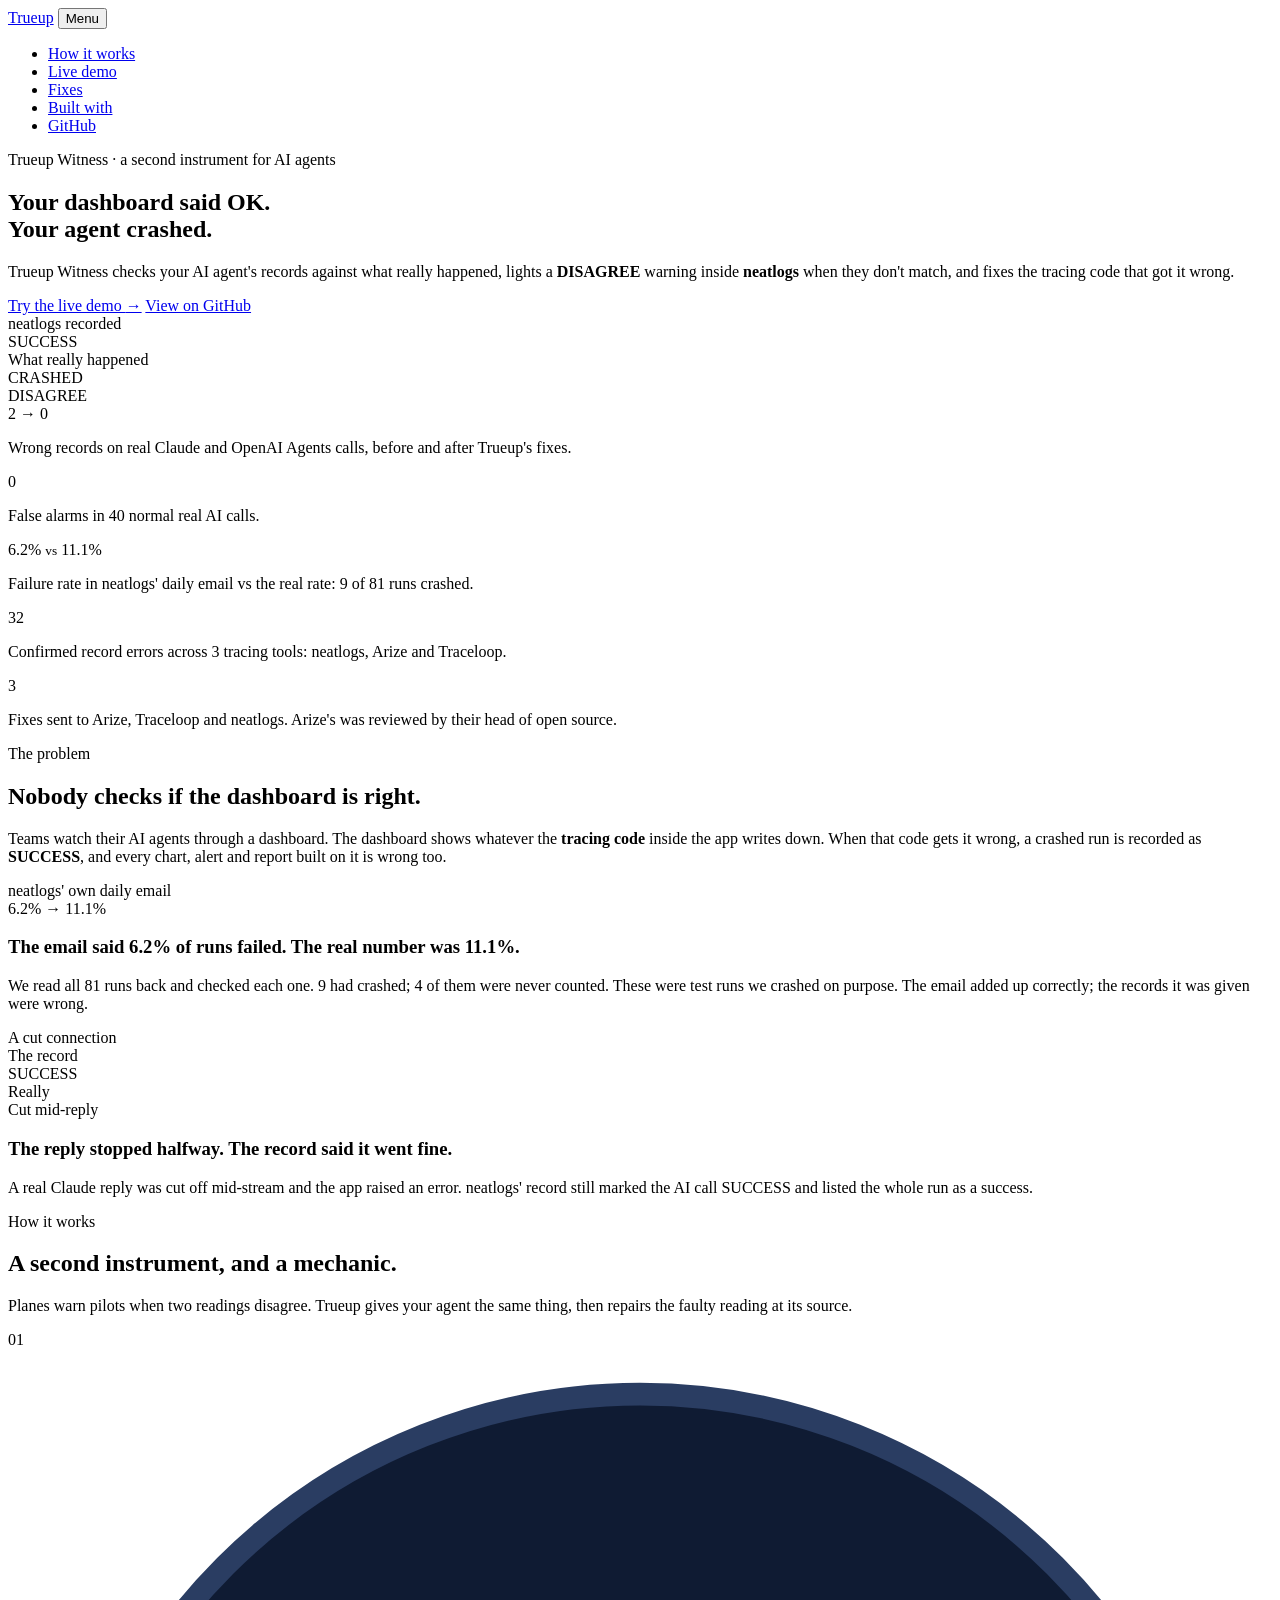
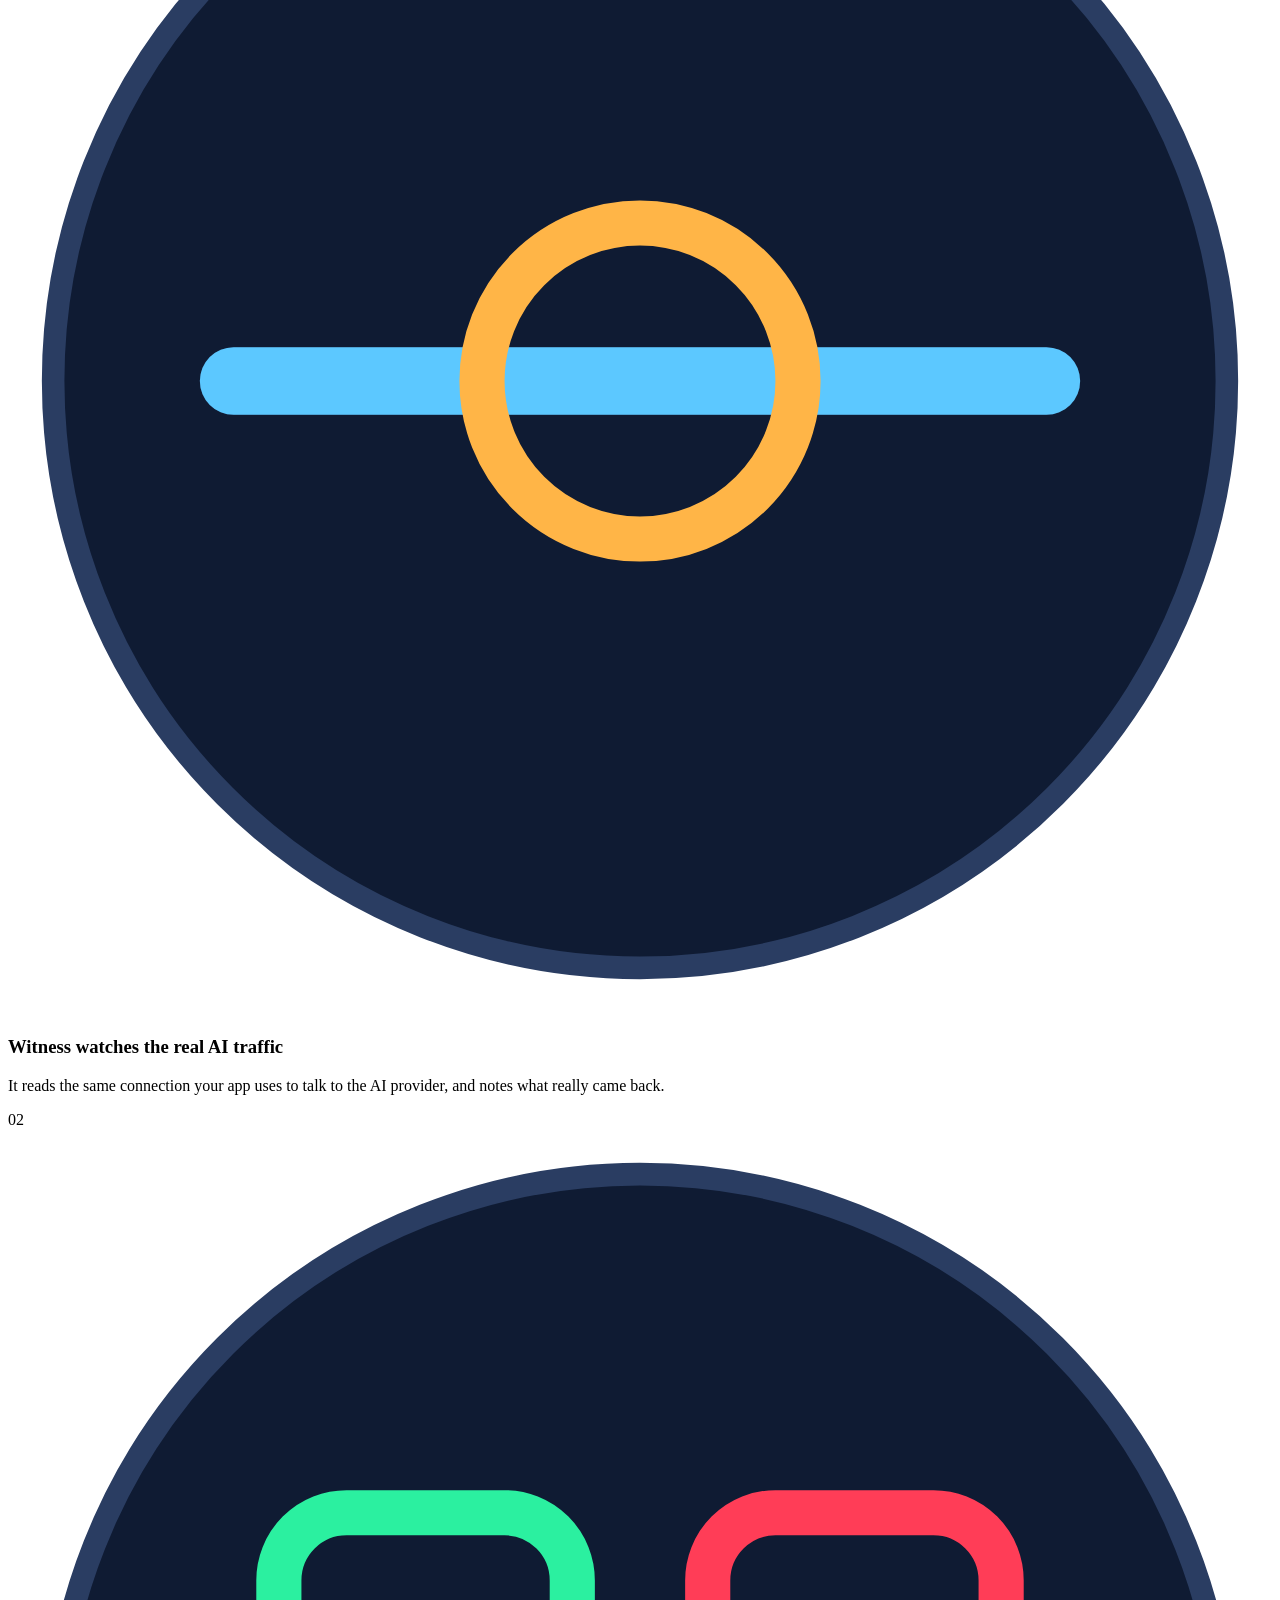
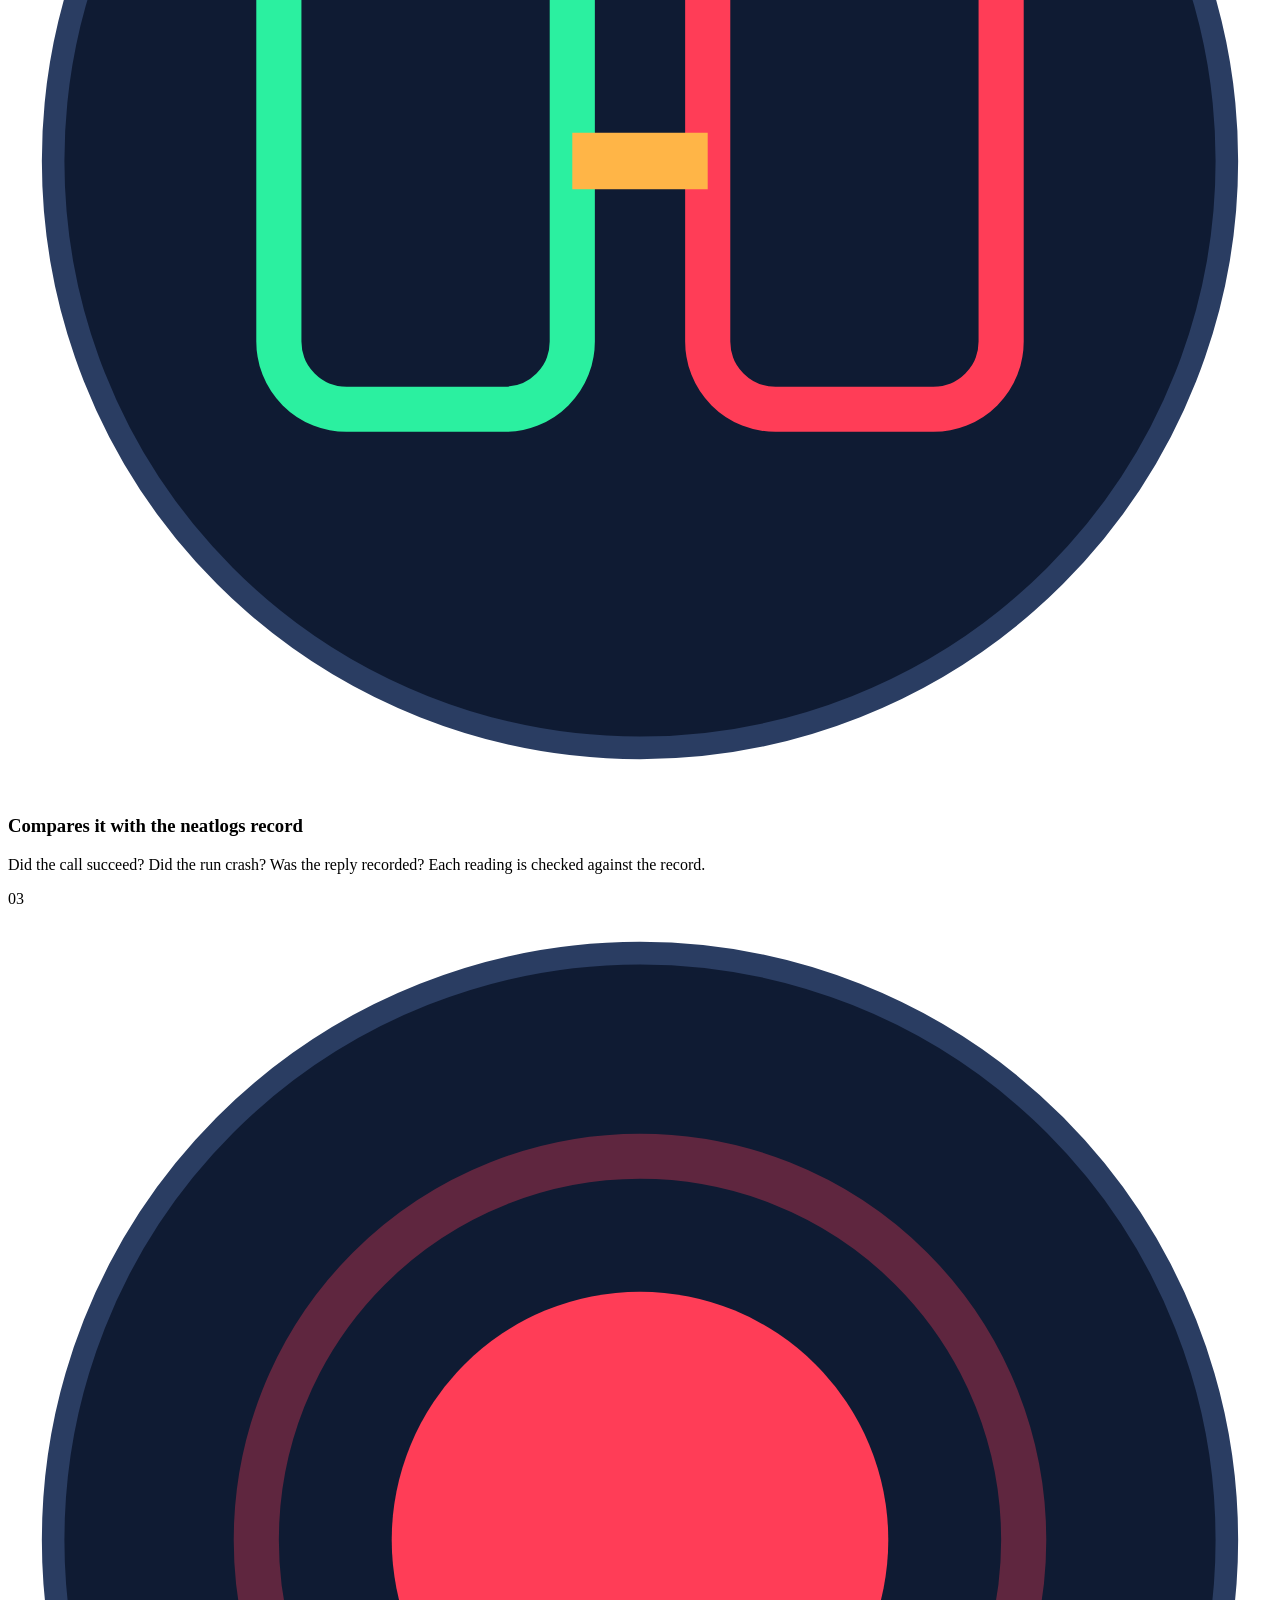
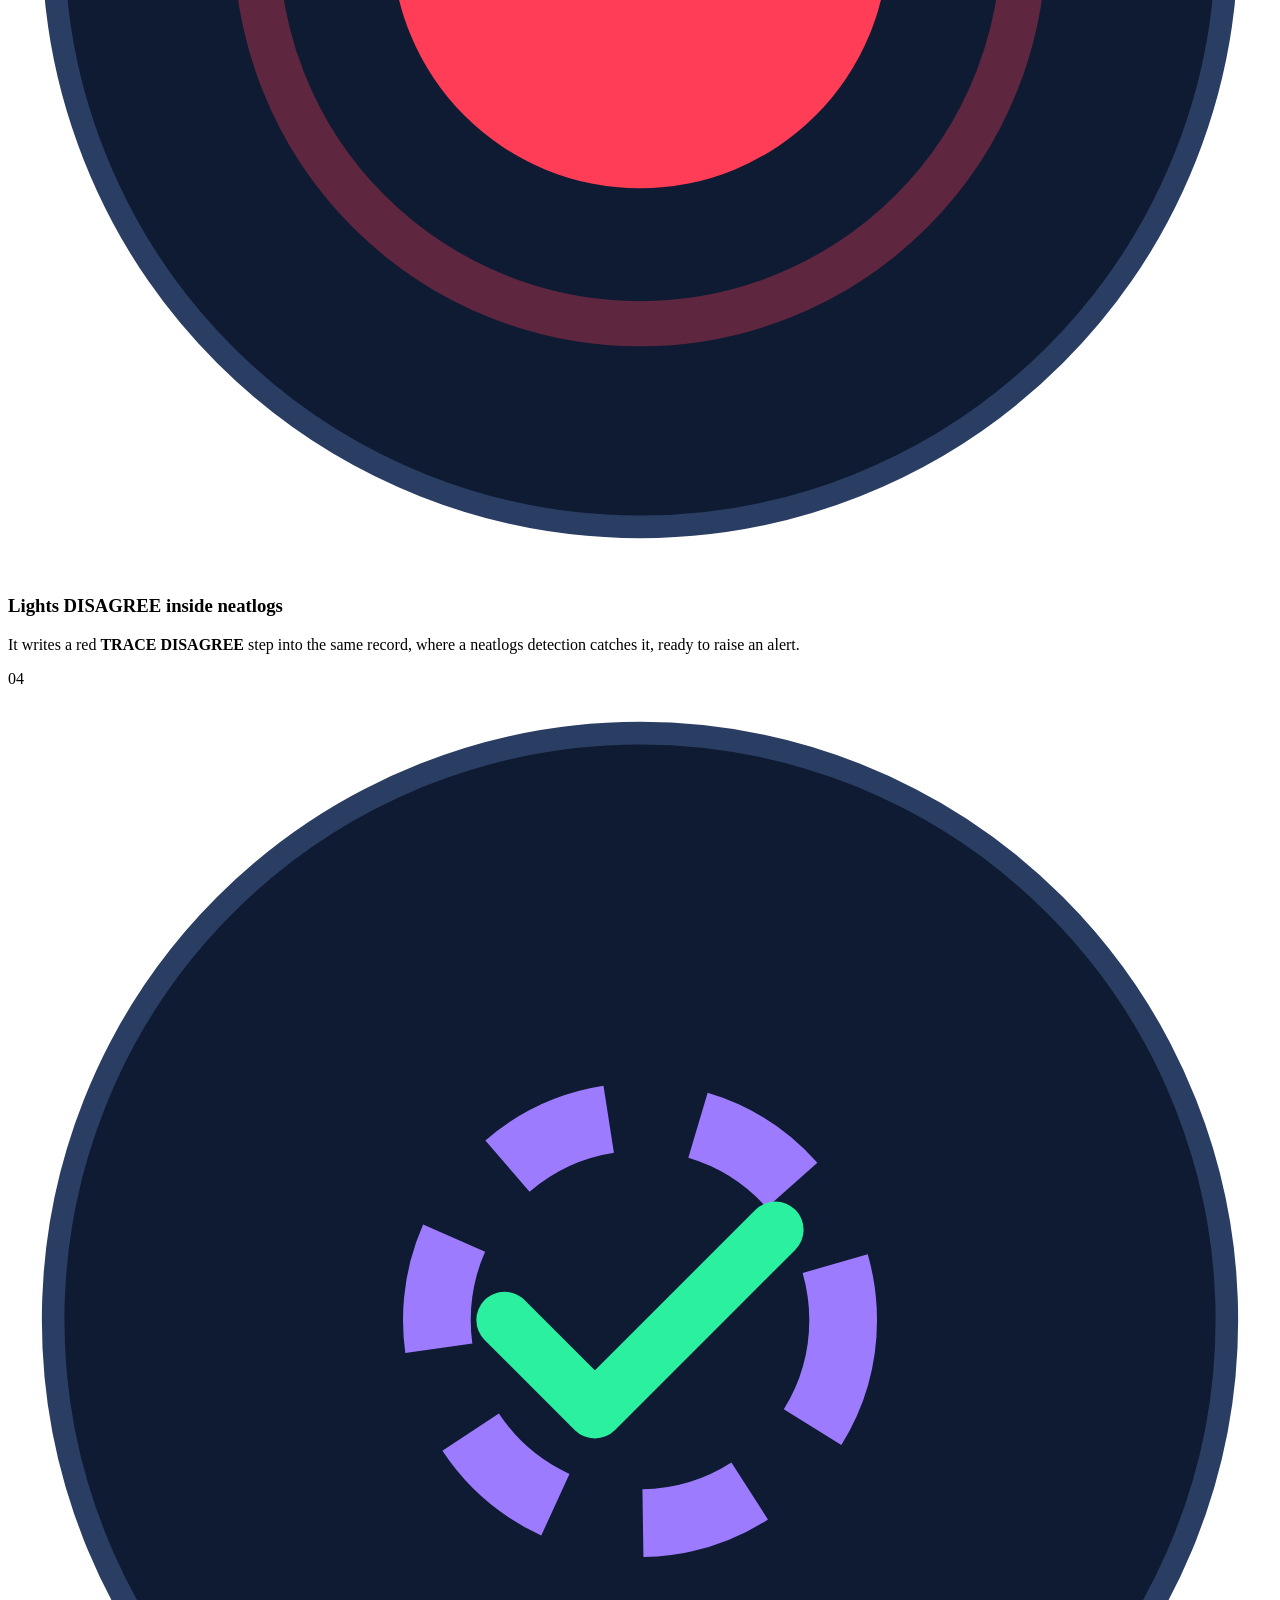
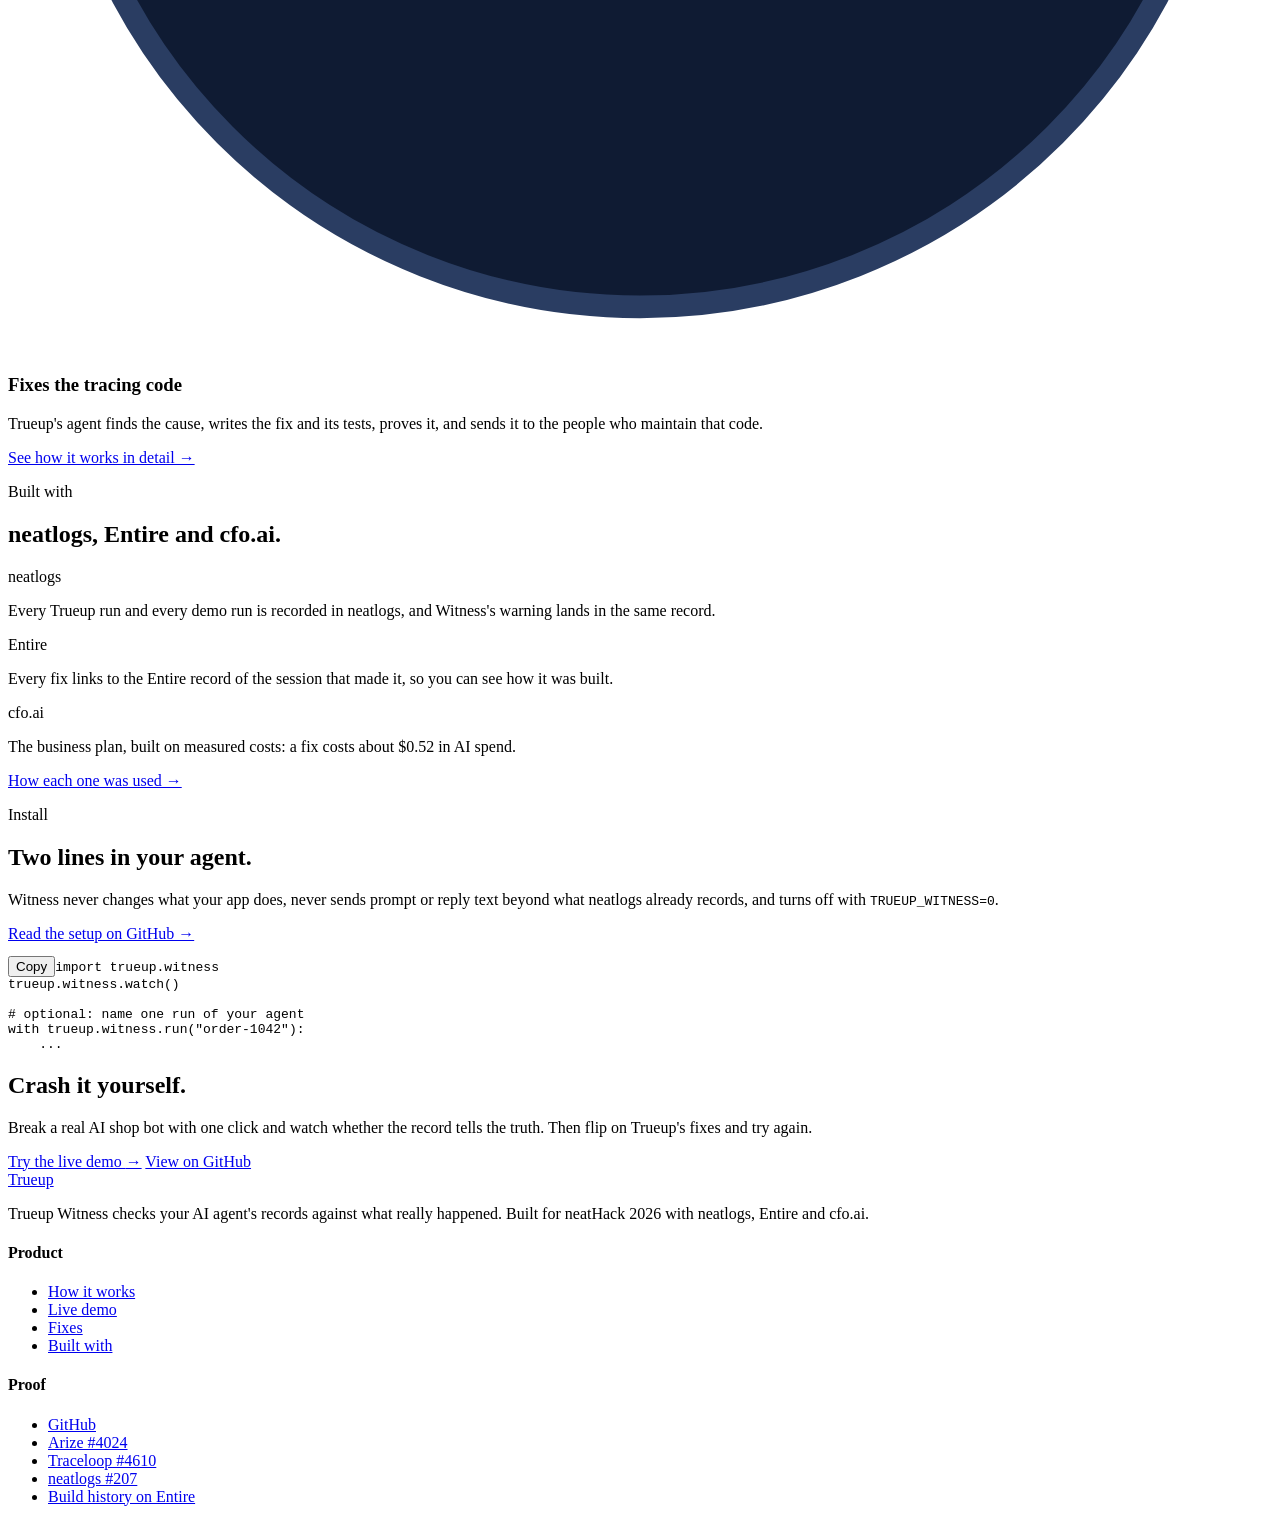
==== commit 72823df3: "Plain words and Entire record Entire-Checkpoint: 01M4RZZAXAK40EG2K55HXVRS0Z" ====
--- a/live/static/index.html
+++ b/live/static/index.html
@@ -55,7 +55,7 @@
 
 <section class="container section reveal">
   <p class="eyebrow">The problem</p>
-  <h2>Nobody checks the checker.</h2>
+  <h2>Nobody checks if the dashboard is right.</h2>
   <p class="intro">Teams watch their AI agents through a dashboard. The dashboard shows whatever the <b>tracing code</b> inside the app writes down. When that code gets it wrong, a crashed run is recorded as <b>SUCCESS</b>, and every chart, alert and report built on it is wrong too.</p>
   <div class="grid2">
     <div class="panel example lift">
